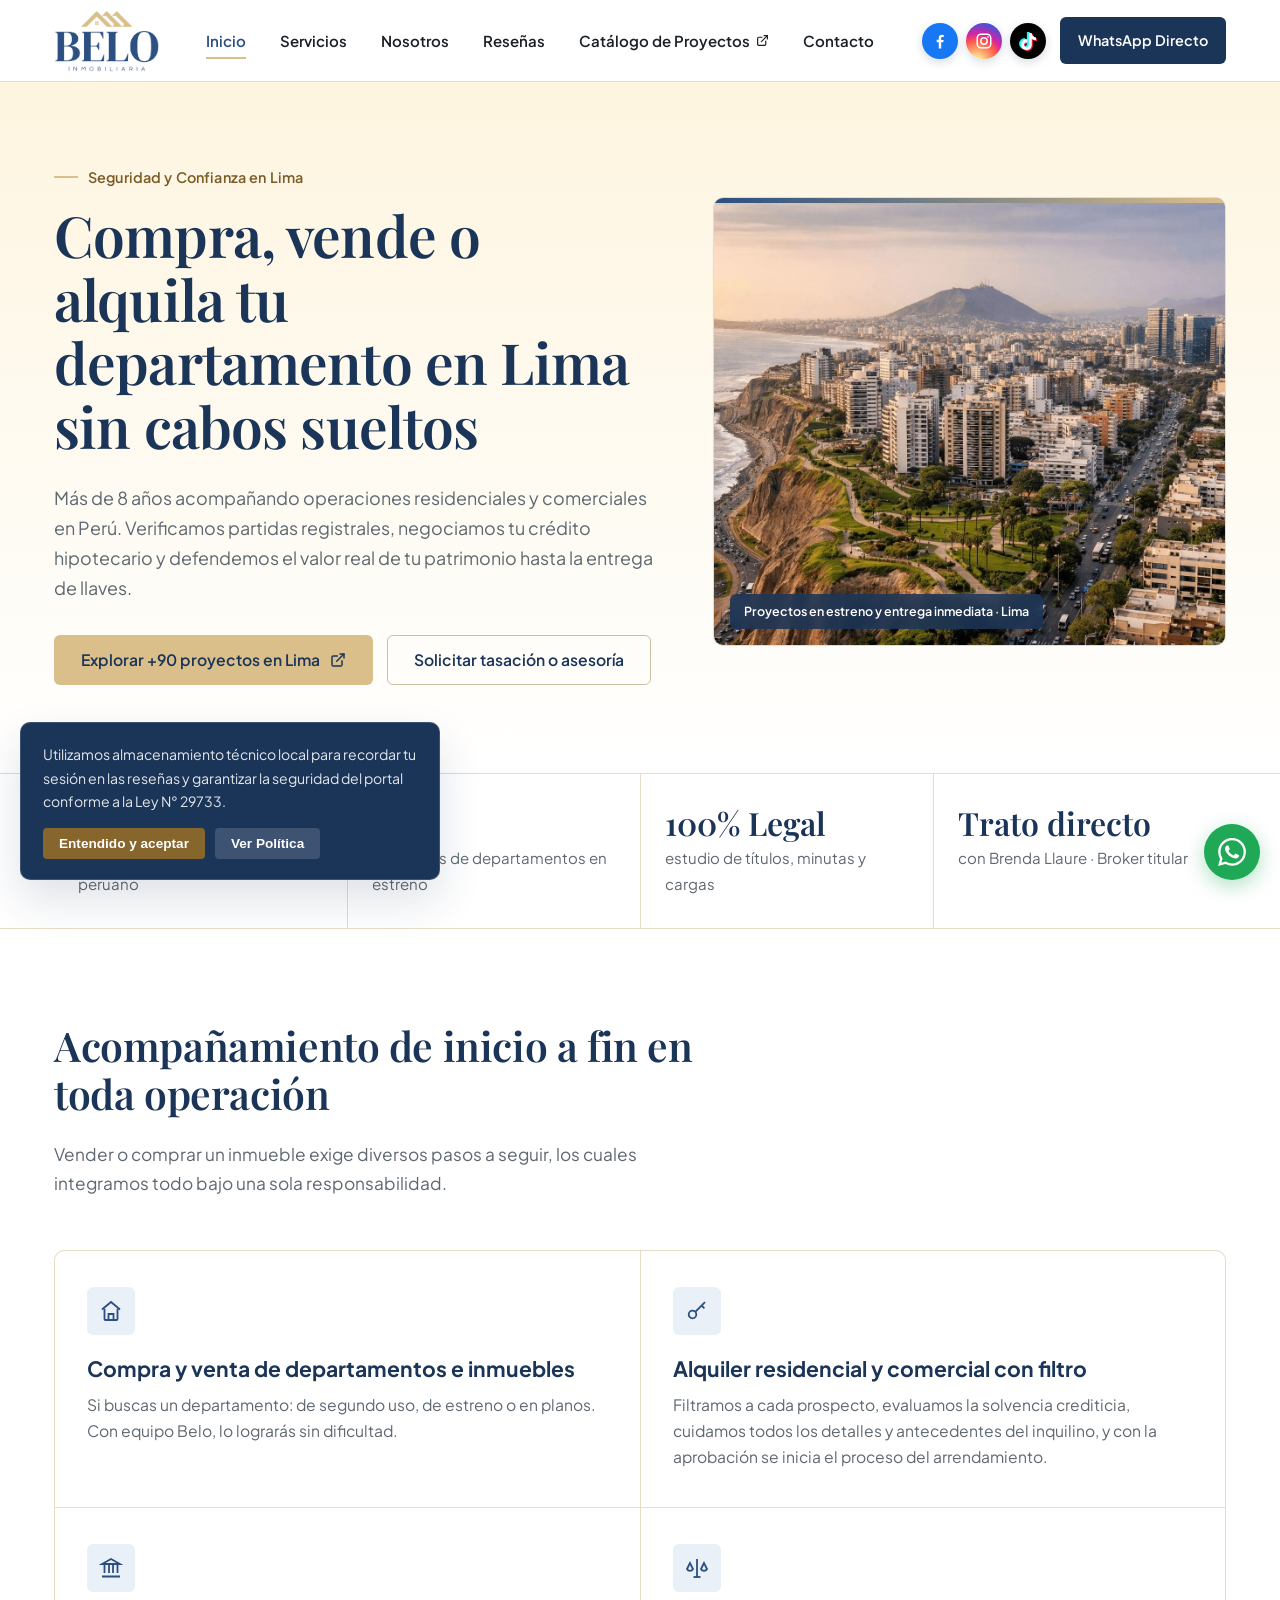
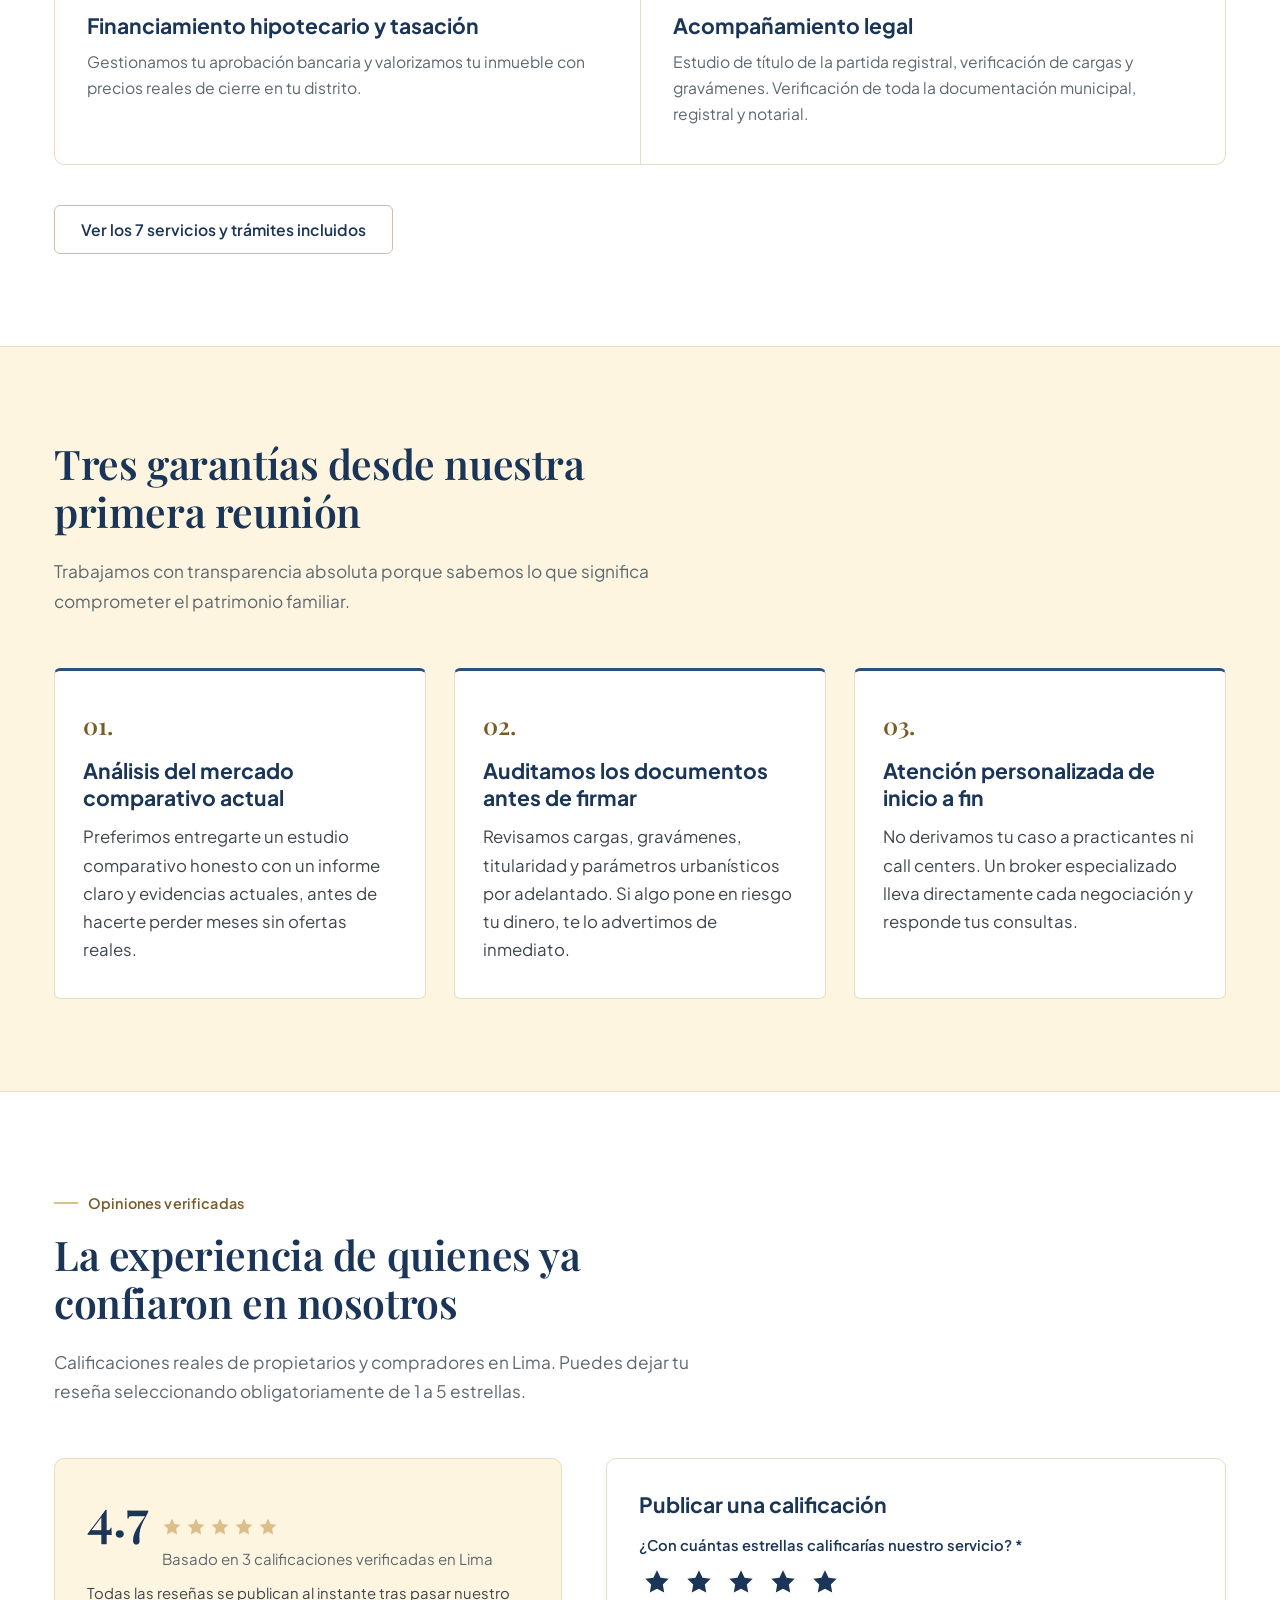
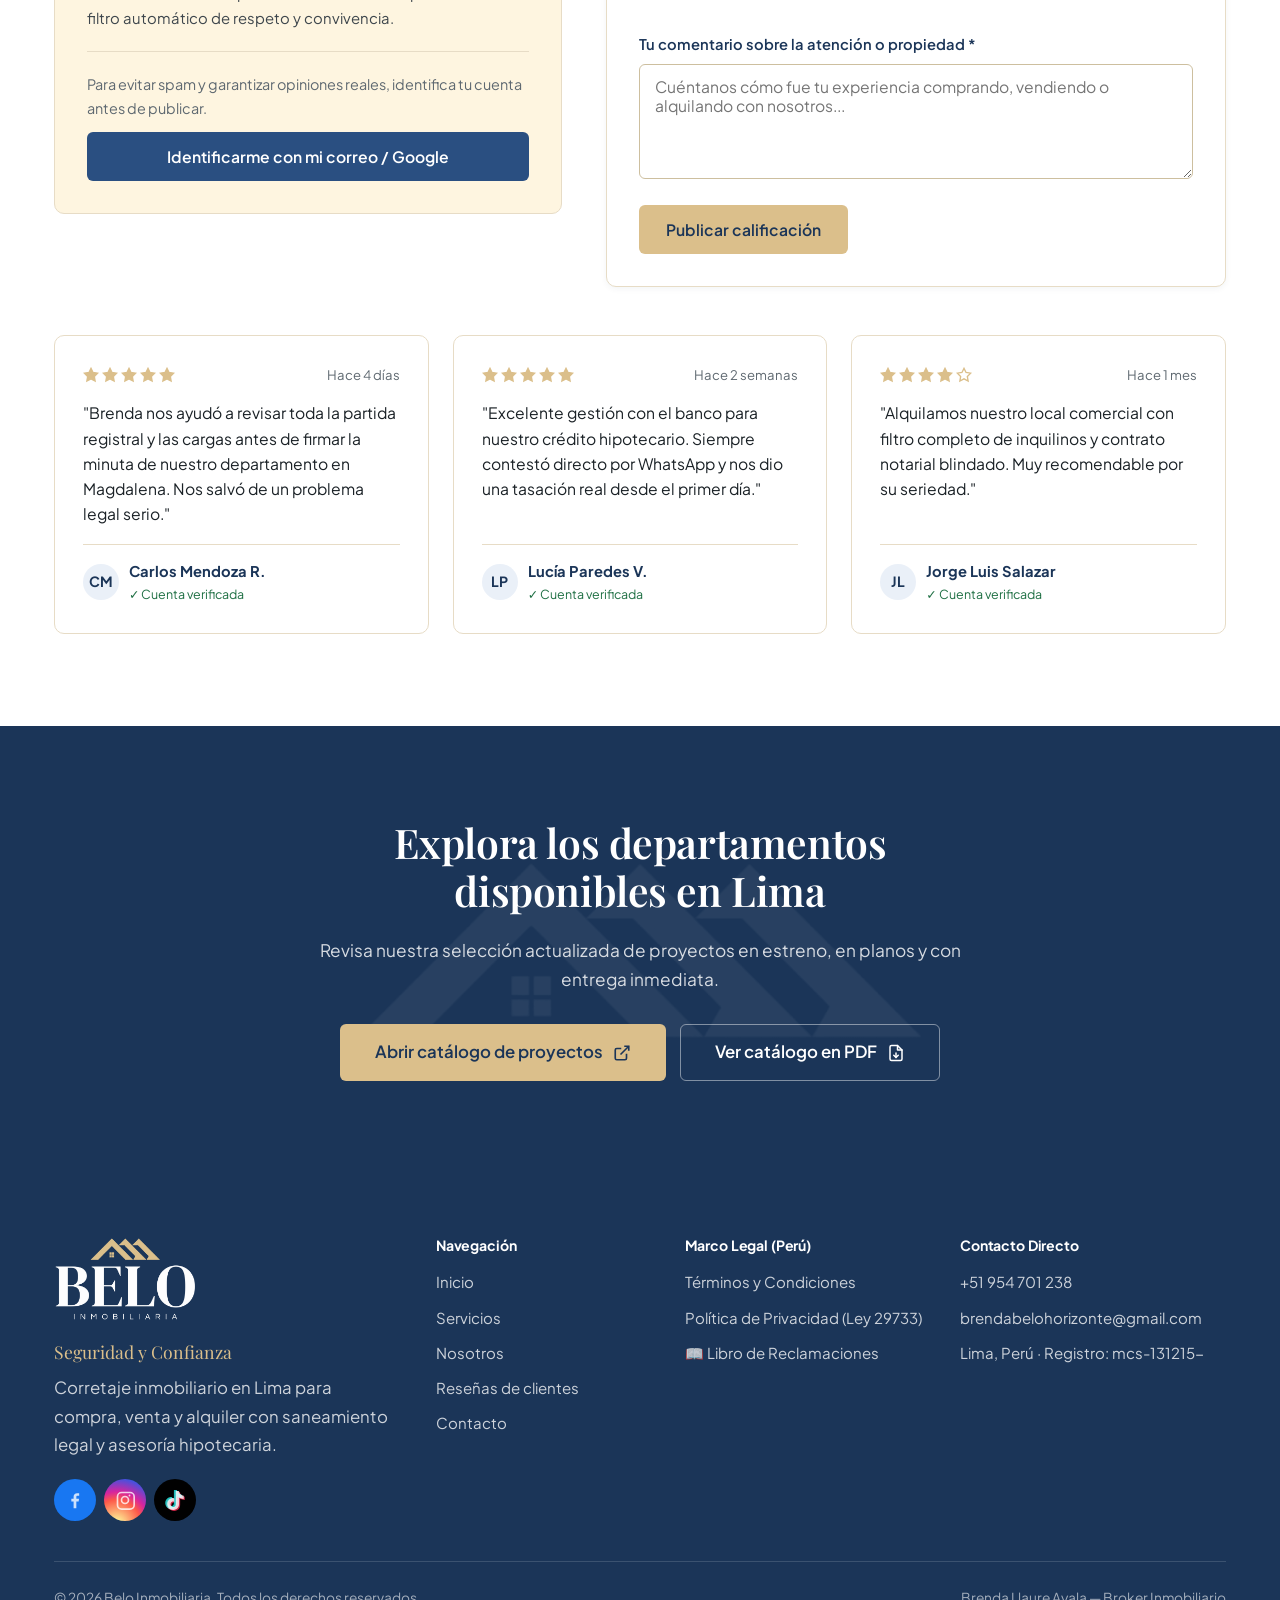
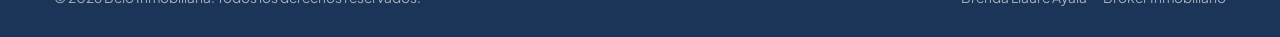
==== index.html @ b9839f07 "Add files via upload" ====
<!DOCTYPE html>
<html lang="es-PE">
<head>
  <meta charset="UTF-8">
  <meta name="viewport" content="width=device-width, initial-scale=1.0">

  <title>Belo Inmobiliaria | Compra, venta y alquiler de departamentos e inmuebles en Lima</title>
  <meta name="description" content="Inmobiliaria en Lima con más de 8 años de experiencia y más de 90 proyectos de estreno. Compra, venta y alquiler con tasación real, asesoría hipotecaria y respaldo legal.">

  <meta property="og:type" content="website">
  <meta property="og:locale" content="es_PE">
  <meta property="og:site_name" content="Belo Inmobiliaria">
  <meta property="og:title" content="Belo Inmobiliaria | Seguridad y Confianza en Lima">
  <meta property="og:description" content="Más de 8 años acompañando a familias y empresas de Lima en la compra, venta y alquiler de departamentos y propiedades.">
  <meta property="og:image" content="assets/logo-belo.png">

  <link rel="icon" type="image/png" href="assets/favicon-belo.png">
  <link rel="apple-touch-icon" href="assets/favicon-belo.png">

  <link rel="preconnect" href="https://fonts.googleapis.com">
  <link rel="preconnect" href="https://fonts.gstatic.com" crossorigin>
  <link href="https://fonts.googleapis.com/css2?family=Playfair+Display:wght@500;600&family=Plus+Jakarta+Sans:wght@400;500;600;700&display=swap" rel="stylesheet">

  <link rel="stylesheet" href="css/styles.css">

  <script type="application/ld+json">
  {
    "@context": "https://schema.org",
    "@type": "RealEstateAgent",
    "name": "Belo Inmobiliaria",
    "slogan": "Seguridad y Confianza",
    "description": "Inmobiliaria en Lima especializada en venta de departamentos de estreno, corretaje residencial y comercial, tasación y saneamiento legal.",
    "image": "assets/logo-belo.png",
    "telephone": "+51954701238",
    "email": "brendabelohorizonte@gmail.com",
    "address": {
      "@type": "PostalAddress",
      "addressLocality": "Lima",
      "addressCountry": "PE"
    },
    "employee": {
      "@type": "Person",
      "name": "Brenda Llaure Ayala",
      "jobTitle": "Broker Inmobiliario"
    }
  }
  </script>
</head>
<body>

  <a class="salto-contenido" href="#contenido">Saltar al contenido principal</a>

  <header class="header" id="header">
    <div class="header__interior">
      <a class="header__logo" href="index.html" aria-label="Inicio — Belo Inmobiliaria">
        <img src="assets/logo-belo.png" alt="Belo Inmobiliaria" width="1082" height="639">
      </a>

      <nav class="nav" id="nav" aria-label="Navegación principal">
        <a class="nav__enlace activo" href="index.html" aria-current="page">Inicio</a>
        <a class="nav__enlace" href="servicios.html">Servicios</a>
        <a class="nav__enlace" href="nosotros.html">Nosotros</a>
        <a class="nav__enlace" href="#resenas">Reseñas</a>
        <a class="nav__enlace" href="https://admin.nexoagentes.pe/email-search/6a6b682a7970f50008cf5bd2" target="_blank" rel="noopener noreferrer">
          Catálogo de Proyectos
          <svg width="13" height="13" viewBox="0 0 24 24" fill="none" stroke="currentColor" stroke-width="2.2" stroke-linecap="round" stroke-linejoin="round" aria-hidden="true"><path d="M18 13v6a2 2 0 0 1-2 2H5a2 2 0 0 1-2-2V8a2 2 0 0 1 2-2h6"/><polyline points="15 3 21 3 21 9"/><line x1="10" y1="14" x2="21" y2="3"/></svg>
          <span class="solo-lectores">(se abre en una pestaña nueva)</span>
        </a>
        <a class="nav__enlace" href="contacto.html">Contacto</a>

        <a class="boton boton--principal nav__wsp-movil" href="https://wa.me/51954701238?text=Hola%20Brenda%2C%20quisiera%20recibir%20asesor%C3%ADa%20inmobiliaria." target="_blank" rel="noopener noreferrer">
          Hablar por WhatsApp
        </a>
      </nav>

      <div class="header__acciones">
        <div class="redes-sociales">
          <a class="red-social red-social--fb" href="https://www.facebook.com/share/1JzZP7yR4J/?mibextid=wwXIfr" target="_blank" rel="noopener noreferrer" aria-label="Facebook de Belo Inmobiliaria">
            <svg viewBox="0 0 24 24" width="18" height="18" fill="currentColor" aria-hidden="true"><path d="M13.6 22v-8.2h2.8l.4-3.3h-3.2V8.4c0-.95.27-1.6 1.63-1.6H17V3.9a23 23 0 0 0-2.5-.13c-2.47 0-4.16 1.5-4.16 4.27v2.43H7.6v3.3h2.74V22z"/></svg>
          </a>
          <a class="red-social red-social--ig" href="https://www.instagram.com/inmobiliaria.brenda?vrfl=ZW5iZTU0MDJnYWZl" target="_blank" rel="noopener noreferrer" aria-label="Instagram de Belo Inmobiliaria">
            <svg viewBox="0 0 24 24" width="18" height="18" fill="none" stroke="currentColor" stroke-width="2" aria-hidden="true"><rect x="3" y="3" width="18" height="18" rx="5"/><circle cx="12" cy="12" r="4.2"/><circle cx="17.4" cy="6.6" r="1.1" fill="currentColor" stroke="none"/></svg>
          </a>
          <a class="red-social red-social--tt" href="https://www.tiktok.com/@inmobiliaria.bh" target="_blank" rel="noopener noreferrer" aria-label="TikTok de Belo Inmobiliaria">
            <svg viewBox="0 0 24 24" width="17" height="17" fill="currentColor" aria-hidden="true"><path d="M12.525.02c1.31-.02 2.61-.01 3.91-.02.08 1.53.63 3.09 1.75 4.17 1.12 1.11 2.7 1.62 4.24 1.79v4.03c-1.44-.05-2.89-.35-4.2-.97-.57-.26-1.1-.59-1.62-.93-.01 2.92.01 5.84-.02 8.75-.08 1.4-.54 2.79-1.35 3.94-1.31 1.92-3.58 3.17-5.91 3.21-1.43.08-2.86-.31-4.08-1.03-2.02-1.19-3.44-3.37-3.65-5.71-.02-.5-.03-1-.01-1.49.18-1.9 1.12-3.72 2.58-4.96 1.66-1.44 3.98-2.13 6.15-1.72.02 1.48-.04 2.96-.04 4.44-.99-.32-2.15-.23-3.02.37-.63.41-1.11 1.04-1.36 1.75-.21.51-.15 1.07-.14 1.61.24 1.64 1.82 3.02 3.5 2.87 1.12-.01 2.19-.66 2.77-1.61.19-.33.4-.67.41-1.06.1-1.79.06-3.57.07-5.36.01-4.03-.01-8.05.02-12.07"/></svg>
          </a>
        </div>
        <a class="boton-wsp-header" href="https://wa.me/51954701238?text=Hola%20Brenda%2C%20quisiera%20recibir%20asesor%C3%ADa%20inmobiliaria." target="_blank" rel="noopener noreferrer">
          WhatsApp Directo
        </a>
        <button class="boton-menu" id="botonMenu" type="button" aria-label="Abrir menú de navegación" aria-expanded="false" aria-controls="nav">
          <svg class="icono-abrir" width="24" height="24" viewBox="0 0 24 24" fill="none" stroke="currentColor" stroke-width="2" stroke-linecap="round"><line x1="3" y1="7" x2="21" y2="7"/><line x1="3" y1="12" x2="21" y2="12"/><line x1="3" y1="17" x2="21" y2="17"/></svg>
          <svg class="icono-cerrar" width="24" height="24" viewBox="0 0 24 24" fill="none" stroke="currentColor" stroke-width="2" stroke-linecap="round"><line x1="5" y1="5" x2="19" y2="19"/><line x1="19" y1="5" x2="5" y2="19"/></svg>
        </button>
      </div>
    </div>
  </header>

  <main class="contenido-principal" id="contenido">

    <section class="hero">
      <div class="contenedor">
        <div class="hero__grid">
          <div>
            <span class="etiqueta">Seguridad y Confianza en Lima</span>
            <h1 class="hero__titulo">Compra, vende o alquila tu departamento en Lima sin cabos sueltos</h1>
            <p class="hero__texto">
              Más de 8 años acompañando operaciones residenciales y comerciales en Perú.
              Verificamos partidas registrales, negociamos tu crédito hipotecario y
              defendemos el valor real de tu patrimonio hasta la entrega de llaves.
            </p>
            <div class="grupo-botones">
              <a class="boton boton--principal" href="https://admin.nexoagentes.pe/email-search/6a6b682a7970f50008cf5bd2" target="_blank" rel="noopener noreferrer">
                Explorar +90 proyectos en Lima
                <svg width="16" height="16" viewBox="0 0 24 24" fill="none" stroke="currentColor" stroke-width="2.2" stroke-linecap="round" stroke-linejoin="round" aria-hidden="true"><path d="M18 13v6a2 2 0 0 1-2 2H5a2 2 0 0 1-2-2V8a2 2 0 0 1 2-2h6"/><polyline points="15 3 21 3 21 9"/><line x1="10" y1="14" x2="21" y2="3"/></svg>
              </a>
              <a class="boton boton--contorno" href="contacto.html">Solicitar tasación o asesoría</a>
            </div>
          </div>

          <figure class="hero__panel">
            <img class="hero__panel-foto"
                 src="assets/hero-lima-miraflores.webp"
                 alt="Vista aérea de los edificios residenciales frente al malecón de Miraflores, Lima"
                 width="1536" height="1024"
                 fetchpriority="high">
            <figcaption class="hero__panel-leyenda">Proyectos en estreno y entrega inmediata · Lima</figcaption>
          </figure>
        </div>
      </div>
    </section>

    <section class="confianza" aria-label="Indicadores de trayectoria">
      <div class="contenedor">
        <ul class="confianza__lista">
          <li class="confianza__item">
            <span class="confianza__dato">8 a 10 años</span>
            <span class="confianza__etiqueta">de experiencia en el mercado peruano</span>
          </li>
          <li class="confianza__item">
            <span class="confianza__dato">+94</span>
            <span class="confianza__etiqueta">proyectos de departamentos en estreno</span>
          </li>
          <li class="confianza__item">
            <span class="confianza__dato">100% Legal</span>
            <span class="confianza__etiqueta">estudio de títulos, minutas y cargas</span>
          </li>
          <li class="confianza__item">
            <span class="confianza__dato">Trato directo</span>
            <span class="confianza__etiqueta">con Brenda Llaure · Broker titular</span>
          </li>
        </ul>
      </div>
    </section>

    <section class="seccion">
      <div class="contenedor">
        <div class="cabecera-seccion">
          <h2>Acompañamiento de inicio a fin en toda operación</h2>
          <p>
            Vender o comprar un inmueble exige diversos pasos a seguir, los cuales integramos
            todo bajo una sola responsabilidad.
          </p>
        </div>

        <div class="grid-servicios grid-servicios--destacados">
          <article class="tarjeta-servicio">
            <span class="tarjeta-servicio__icono">
              <svg width="24" height="24" viewBox="0 0 24 24" fill="none" stroke="currentColor" stroke-width="1.8"><path d="M3 10.5 12 3l9 7.5"/><path d="M5.5 9.8V20a1 1 0 0 0 1 1h11a1 1 0 0 0 1-1V9.8"/><path d="M9.5 21v-6h5v6"/></svg>
            </span>
            <h3>Compra y venta de departamentos e inmuebles</h3>
            <p>Si buscas un departamento: de segundo uso, de estreno o en planos. Con equipo Belo, lo lograrás sin dificultad.</p>
          </article>

          <article class="tarjeta-servicio">
            <span class="tarjeta-servicio__icono">
              <svg width="24" height="24" viewBox="0 0 24 24" fill="none" stroke="currentColor" stroke-width="1.8"><circle cx="7.5" cy="15.5" r="3.8"/><path d="M10.3 12.8 20 3.1"/><path d="M16.6 6.5 19.4 9.3"/></svg>
            </span>
            <h3>Alquiler residencial y comercial con filtro</h3>
            <p>Filtramos a cada prospecto, evaluamos la solvencia crediticia, cuidamos todos los detalles y antecedentes del inquilino, y con la aprobación se inicia el proceso del arrendamiento.</p>
          </article>

          <article class="tarjeta-servicio">
            <span class="tarjeta-servicio__icono">
              <svg width="24" height="24" viewBox="0 0 24 24" fill="none" stroke="currentColor" stroke-width="1.8"><path d="M12 3 21 8H3z"/><path d="M5.5 8v9"/><path d="M10 8v9"/><path d="M14 8v9"/><path d="M18.5 8v9"/><path d="M3 20.5h18"/></svg>
            </span>
            <h3>Financiamiento hipotecario y tasación</h3>
            <p>Gestionamos tu aprobación bancaria y valorizamos tu inmueble con precios reales de cierre en tu distrito.</p>
          </article>

          <article class="tarjeta-servicio">
            <span class="tarjeta-servicio__icono">
              <svg width="24" height="24" viewBox="0 0 24 24" fill="none" stroke="currentColor" stroke-width="1.8"><path d="M12 3v18"/><path d="M5 7 2 13a3.4 3.4 0 0 0 6 0z"/><path d="M19 7l-3 6a3.4 3.4 0 0 0 6 0z"/><path d="M8.5 21h7"/></svg>
            </span>
            <h3>Acompañamiento legal</h3>
            <p>Estudio de título de la partida registral, verificación de cargas y gravámenes. Verificación de toda la documentación municipal, registral y notarial.</p>
          </article>
        </div>

        <div class="grupo-botones grupo-botones--separado">
          <a class="boton boton--contorno" href="servicios.html">Ver los 7 servicios y trámites incluidos</a>
        </div>
      </div>
    </section>

    <section class="seccion seccion--crema">
      <div class="contenedor">
        <div class="cabecera-seccion">
          <h2>Tres garantías desde nuestra primera reunión</h2>
          <p>Trabajamos con transparencia absoluta porque sabemos lo que significa comprometer el patrimonio familiar.</p>
        </div>

        <div class="grid-compromisos">
          <article class="compromiso">
            <span class="compromiso__numero">01.</span>
            <h3>Análisis del mercado comparativo actual</h3>
            <p>Preferimos entregarte un estudio comparativo honesto con un informe claro y evidencias actuales, antes de hacerte perder meses sin ofertas reales.</p>
          </article>

          <article class="compromiso">
            <span class="compromiso__numero">02.</span>
            <h3>Auditamos los documentos antes de firmar</h3>
            <p>Revisamos cargas, gravámenes, titularidad y parámetros urbanísticos por adelantado. Si algo pone en riesgo tu dinero, te lo advertimos de inmediato.</p>
          </article>

          <article class="compromiso">
            <span class="compromiso__numero">03.</span>
            <h3>Atención personalizada de inicio a fin</h3>
            <p>No derivamos tu caso a practicantes ni call centers. Un broker especializado lleva directamente cada negociación y responde tus consultas.</p>
          </article>
        </div>
      </div>
    </section>

    <section class="seccion" id="resenas">
      <div class="contenedor">
        <div class="cabecera-seccion">
          <span class="etiqueta">Opiniones verificadas</span>
          <h2>La experiencia de quienes ya confiaron en nosotros</h2>
          <p>
            Calificaciones reales de propietarios y compradores en Lima. Puedes dejar tu reseña
            seleccionando obligatoriamente de 1 a 5 estrellas.
          </p>
        </div>

        <div class="resenas-panel">
          <div class="resenas-resumen">
            <div class="resenas-resumen__nota">
              <span class="resenas-resumen__numero" id="promedioResenas">4.9</span>
              <div>
                <div class="resenas-resumen__estrellas" aria-hidden="true">
                  <svg width="20" height="20" viewBox="0 0 24 24" fill="currentColor"><polygon points="12 2 15.09 8.26 22 9.27 17 14.14 18.18 21.02 12 17.77 5.82 21.02 7 14.14 2 9.27 8.91 8.26 12 2"/></svg>
                  <svg width="20" height="20" viewBox="0 0 24 24" fill="currentColor"><polygon points="12 2 15.09 8.26 22 9.27 17 14.14 18.18 21.02 12 17.77 5.82 21.02 7 14.14 2 9.27 8.91 8.26 12 2"/></svg>
                  <svg width="20" height="20" viewBox="0 0 24 24" fill="currentColor"><polygon points="12 2 15.09 8.26 22 9.27 17 14.14 18.18 21.02 12 17.77 5.82 21.02 7 14.14 2 9.27 8.91 8.26 12 2"/></svg>
                  <svg width="20" height="20" viewBox="0 0 24 24" fill="currentColor"><polygon points="12 2 15.09 8.26 22 9.27 17 14.14 18.18 21.02 12 17.77 5.82 21.02 7 14.14 2 9.27 8.91 8.26 12 2"/></svg>
                  <svg width="20" height="20" viewBox="0 0 24 24" fill="currentColor"><polygon points="12 2 15.09 8.26 22 9.27 17 14.14 18.18 21.02 12 17.77 5.82 21.02 7 14.14 2 9.27 8.91 8.26 12 2"/></svg>
                </div>
                <p class="resenas-resumen__total" id="totalResenas">Basado en calificaciones verificadas</p>
              </div>
            </div>

            <p style="font-size:0.93rem; color:var(--gris);">
              Todas las reseñas se publican al instante tras pasar nuestro filtro automático de respeto y convivencia.
            </p>

            <div class="resenas-sesion-caja" id="estadoSesionResena">
            </div>
          </div>

          <form class="form-resena" id="formResena" novalidate>
            <h3 style="margin-bottom:14px;">Publicar una calificación</h3>

            <div class="alerta-validacion" id="alertaResena" role="alert"></div>

            <div class="campo">
              <label>¿Con cuántas estrellas calificarías nuestro servicio? *</label>
              <div class="selector-estrellas" role="radiogroup" aria-label="Calificación de 1 a 5 estrellas">
                <input type="radio" id="est5" name="calificacion" value="5">
                <label for="est5" title="5 estrellas — Excelente">
                  <svg width="28" height="28" viewBox="0 0 24 24" fill="currentColor"><polygon points="12 2 15.09 8.26 22 9.27 17 14.14 18.18 21.02 12 17.77 5.82 21.02 7 14.14 2 9.27 8.91 8.26 12 2"/></svg>
                </label>
                <input type="radio" id="est4" name="calificacion" value="4">
                <label for="est4" title="4 estrellas — Muy bueno">
                  <svg width="28" height="28" viewBox="0 0 24 24" fill="currentColor"><polygon points="12 2 15.09 8.26 22 9.27 17 14.14 18.18 21.02 12 17.77 5.82 21.02 7 14.14 2 9.27 8.91 8.26 12 2"/></svg>
                </label>
                <input type="radio" id="est3" name="calificacion" value="3">
                <label for="est3" title="3 estrellas — Regular">
                  <svg width="28" height="28" viewBox="0 0 24 24" fill="currentColor"><polygon points="12 2 15.09 8.26 22 9.27 17 14.14 18.18 21.02 12 17.77 5.82 21.02 7 14.14 2 9.27 8.91 8.26 12 2"/></svg>
                </label>
                <input type="radio" id="est2" name="calificacion" value="2">
                <label for="est2" title="2 estrellas — Por mejorar">
                  <svg width="28" height="28" viewBox="0 0 24 24" fill="currentColor"><polygon points="12 2 15.09 8.26 22 9.27 17 14.14 18.18 21.02 12 17.77 5.82 21.02 7 14.14 2 9.27 8.91 8.26 12 2"/></svg>
                </label>
                <input type="radio" id="est1" name="calificacion" value="1">
                <label for="est1" title="1 estrella — Mala experiencia">
                  <svg width="28" height="28" viewBox="0 0 24 24" fill="currentColor"><polygon points="12 2 15.09 8.26 22 9.27 17 14.14 18.18 21.02 12 17.77 5.82 21.02 7 14.14 2 9.27 8.91 8.26 12 2"/></svg>
                </label>
              </div>
            </div>

            <div class="campo">
              <label for="comentarioResena">Tu comentario sobre la atención o propiedad *</label>
              <textarea id="comentarioResena" placeholder="Cuéntanos cómo fue tu experiencia comprando, vendiendo o alquilando con nosotros..." required></textarea>
            </div>

            <button type="submit" class="boton boton--principal">Publicar calificación</button>
          </form>
        </div>

        <div class="grid-testimonios" id="listaResenas" aria-live="polite"></div>
      </div>
    </section>

    <section class="seccion cta-catalogo">
      <img class="cta-catalogo__marca" src="assets/isotipo-belo-blanco.png" alt="" width="546" height="184" aria-hidden="true" loading="lazy">
      <div class="contenedor">
        <div class="cta-catalogo__contenido">
          <h2>Explora los departamentos disponibles en Lima</h2>
          <p>
            Revisa nuestra selección actualizada de proyectos en estreno, en planos y con entrega inmediata.
          </p>
          <div class="grupo-botones grupo-botones--centrado">
            <a class="boton boton--principal boton--grande boton--animado" href="https://admin.nexoagentes.pe/email-search/6a6b682a7970f50008cf5bd2" target="_blank" rel="noopener noreferrer">
              Abrir catálogo de proyectos
              <svg width="18" height="18" viewBox="0 0 24 24" fill="none" stroke="currentColor" stroke-width="2.2"><path d="M18 13v6a2 2 0 0 1-2 2H5a2 2 0 0 1-2-2V8a2 2 0 0 1 2-2h6"/><polyline points="15 3 21 3 21 9"/><line x1="10" y1="14" x2="21" y2="3"/></svg>
            </a>
            <a class="boton boton--contorno-claro boton--grande boton--animado" href="assets/catalogo-belo-inmobiliaria.pdf" target="_blank" rel="noopener">
              Ver catálogo en PDF
              <svg width="18" height="18" viewBox="0 0 24 24" fill="none" stroke="currentColor" stroke-width="2" stroke-linecap="round" stroke-linejoin="round" aria-hidden="true"><path d="M14 2H6a2 2 0 0 0-2 2v16a2 2 0 0 0 2 2h12a2 2 0 0 0 2-2V8z"/><polyline points="14 2 14 8 20 8"/><line x1="12" y1="18" x2="12" y2="12"/><polyline points="9 15 12 18 15 15"/></svg>
              <span class="solo-lectores">(PDF, se abre en una pestaña nueva)</span>
            </a>
          </div>
        </div>
      </div>
    </section>

  </main>

  <footer class="footer">
    <div class="contenedor">
      <div class="footer__grid">
        <div class="footer__marca">
          <div class="footer__logo">
            <img src="assets/logo-belo-blanco.png" alt="Belo Inmobiliaria" width="1082" height="639" loading="lazy">
          </div>
          <p class="footer__tagline">Seguridad y Confianza</p>
          <p class="footer__descripcion">
            Corretaje inmobiliario en Lima para compra, venta y alquiler con saneamiento legal y asesoría hipotecaria.
          </p>
          <div class="footer__redes redes-sociales redes-sociales--footer">
              <a class="red-social red-social--fb" href="https://www.facebook.com/share/1JzZP7yR4J/?mibextid=wwXIfr" target="_blank" rel="noopener noreferrer" aria-label="Facebook de Belo Inmobiliaria">
                <svg viewBox="0 0 24 24" width="20" height="20" fill="currentColor" aria-hidden="true"><path d="M13.6 22v-8.2h2.8l.4-3.3h-3.2V8.4c0-.95.27-1.6 1.63-1.6H17V3.9a23 23 0 0 0-2.5-.13c-2.47 0-4.16 1.5-4.16 4.27v2.43H7.6v3.3h2.74V22z"/></svg>
              </a>
              <a class="red-social red-social--ig" href="https://www.instagram.com/inmobiliaria.brenda?vrfl=ZW5iZTU0MDJnYWZl" target="_blank" rel="noopener noreferrer" aria-label="Instagram de Belo Inmobiliaria">
                <svg viewBox="0 0 24 24" width="20" height="20" fill="none" stroke="currentColor" stroke-width="2" aria-hidden="true"><rect x="3" y="3" width="20" height="20" rx="5"/><circle cx="12" cy="12" r="4.2"/><circle cx="17.4" cy="6.6" r="1.1" fill="currentColor" stroke="none"/></svg>
              </a>
              <a class="red-social red-social--tt" href="https://www.tiktok.com/@inmobiliaria.bh" target="_blank" rel="noopener noreferrer" aria-label="TikTok de Belo Inmobiliaria">
                <svg viewBox="0 0 24 24" width="19" height="19" fill="currentColor" aria-hidden="true"><path d="M12.525.02c1.31-.02 2.61-.01 3.91-.02.08 1.53.63 3.09 1.75 4.17 1.12 1.11 2.7 1.62 4.24 1.79v4.03c-1.44-.05-2.89-.35-4.2-.97-.57-.26-1.1-.59-1.62-.93-.01 2.92.01 5.84-.02 8.75-.08 1.4-.54 2.79-1.35 3.94-1.31 1.92-3.58 3.17-5.91 3.21-1.43.08-2.86-.31-4.08-1.03-2.02-1.19-3.44-3.37-3.65-5.71-.02-.5-.03-1-.01-1.49.18-1.9 1.12-3.72 2.58-4.96 1.66-1.44 3.98-2.13 6.15-1.72.02 1.48-.04 2.96-.04 4.44-.99-.32-2.15-.23-3.02.37-.63.41-1.11 1.04-1.36 1.75-.21.51-.15 1.07-.14 1.61.24 1.64 1.82 3.02 3.5 2.87 1.12-.01 2.19-.66 2.77-1.61.19-.33.4-.67.41-1.06.1-1.79.06-3.57.07-5.36.01-4.03-.01-8.05.02-12.07"/></svg>
              </a>
            </div>
        </div>

        <div class="footer__columna">
          <h2 class="footer__titulo">Navegación</h2>
          <ul class="footer__lista">
            <li><a href="index.html">Inicio</a></li>
            <li><a href="servicios.html">Servicios</a></li>
            <li><a href="nosotros.html">Nosotros</a></li>
            <li><a href="index.html#resenas">Reseñas de clientes</a></li>
            <li><a href="contacto.html">Contacto</a></li>
          </ul>
        </div>

        <div class="footer__columna">
          <h2 class="footer__titulo">Marco Legal (Perú)</h2>
          <ul class="footer__lista">
            <li><button type="button" class="footer__boton-legal" data-legal="terminos">Términos y Condiciones</button></li>
            <li><button type="button" class="footer__boton-legal" data-legal="privacidad">Política de Privacidad (Ley 29733)</button></li>
            <li><button type="button" class="footer__boton-legal" data-legal="reclamaciones">📖 Libro de Reclamaciones</button></li>
          </ul>
        </div>

        <div class="footer__columna">
          <h2 class="footer__titulo">Contacto Directo</h2>
          <ul class="footer__lista">
            <li><a href="tel:+51954701238">+51 954 701 238</a></li>
            <li><a href="mailto:brendabelohorizonte@gmail.com">brendabelohorizonte@gmail.com</a></li>
            <li>Lima, Perú · Registro: mcs-131215-</li>
          </ul>
        </div>
      </div>

      <div class="footer__pie">
        <span>&copy; <span id="anioActual">2026</span> Belo Inmobiliaria. Todos los derechos reservados.</span>
        <span>Brenda Llaure Ayala — Broker Inmobiliario</span>
      </div>
    </div>
  </footer>

  <div class="modal-overlay" id="modalGeneral" role="dialog" aria-modal="true">
    <div class="modal-caja">
      <button type="button" class="modal-cerrar" id="modalCerrar" aria-label="Cerrar ventana">✕</button>
      <div id="modalContenido"></div>
    </div>
  </div>

  <aside class="banner-cookies" id="bannerCookies" aria-label="Aviso de privacidad y cookies">
    <p>
      Utilizamos almacenamiento técnico local para recordar tu sesión en las reseñas y garantizar la seguridad del portal conforme a la Ley N° 29733.
    </p>
    <div class="banner-cookies__acciones">
      <button type="button" class="btn-cookie-aceptar" id="btnAceptarCookies">Entendido y aceptar</button>
      <button type="button" class="btn-cookie-config" data-legal="privacidad">Ver Política</button>
    </div>
  </aside>

  <a class="wsp-flotante" href="https://wa.me/51954701238?text=Hola%20Brenda%2C%20estoy%20interesado%20en%20recibir%20asesor%C3%ADa%20inmobiliaria." target="_blank" rel="noopener noreferrer" aria-label="Escribir por WhatsApp">
    <svg width="28" height="28" viewBox="0 0 24 24" fill="currentColor"><path d="M17.472 14.382c-.297-.149-1.758-.867-2.03-.967-.273-.099-.471-.148-.67.15-.197.297-.767.966-.94 1.164-.173.199-.347.223-.644.075-.297-.15-1.255-.463-2.39-1.475-.883-.788-1.48-1.761-1.653-2.059-.173-.297-.018-.458.13-.606.134-.133.298-.347.446-.52.149-.174.198-.298.298-.497.099-.198.05-.371-.025-.52-.075-.149-.669-1.612-.916-2.207-.242-.579-.487-.5-.669-.51-.173-.008-.371-.01-.57-.01-.198 0-.52.074-.792.372-.272.297-1.04 1.016-1.04 2.479 0 1.462 1.065 2.875 1.213 3.074.149.198 2.096 3.2 5.077 4.487.709.306 1.262.489 1.694.625.712.227 1.36.195 1.872.118.571-.085 1.758-.719 2.006-1.413.248-.694.248-1.289.173-1.413-.074-.124-.272-.198-.57-.347M12.05 21.785h-.004a9.87 9.87 0 0 1-5.031-1.378l-.361-.214-3.741.982.998-3.648-.235-.374a9.86 9.86 0 0 1-1.51-5.26c.001-5.45 4.436-9.884 9.888-9.884a9.82 9.82 0 0 1 6.993 2.898 9.82 9.82 0 0 1 2.893 6.994c-.003 5.45-4.437 9.884-9.885 9.884m8.413-18.297A11.82 11.82 0 0 0 12.05 0C5.495 0 .16 5.335.157 11.892c0 2.096.548 4.142 1.588 5.945L.057 24l6.305-1.654a11.88 11.88 0 0 0 5.683 1.448h.005c6.554 0 11.89-5.335 11.893-11.893a11.82 11.82 0 0 0-3.48-8.413"/></svg>
  </a>

  <script src="js/main.js"></script>
</body>
</html>
---- css/styles.css ----
/* ==========================================================================
   INMOBILIARIA BELOHORIZONTE — SISTEMA DE DISEÑO EDITORIAL & ARQUITECTÓNICO
   Arquitectura CSS sin dependencias · Cumplimiento WCAG AA
   ========================================================================== */

:root {
  /* Paleta Oficial + Ajustes de Contraste WCAG AA */
  /* Marca Belo Inmobiliaria: azul #2A4F81 · dorado #DBBF8B · crema #FEF5E0
     (los nombres "terracota" se mantienen por compatibilidad; ahora son tonos dorados) */
  --azul:             #2A4F81;
  --azul-oscuro:      #1B3558;
  --azul-suave:       #EAF0F8;
  --terracota:        #DBBF8B; /* Dorado de marca (decorativo) */
  --terracota-oscuro: #86662C; /* Dorado oscuro, ratio ~5:1 sobre blanco */
  --terracota-texto:  #7A5C26; /* Dorado para texto sobre crema */
  --terracota-claro:  #DBBF8B;
  --dorado-hover:     #CDAA6C;
  --tinta:            #1A2126;
  --gris:             #3E464C;
  --gris-suave:       #5E6870;
  --crema:            #FEF5E0;
  --blanco:           #FFFFFF;
  --borde:            #E7DCC6;
  --borde-fuerte:     #CDBF9F;
  --error:            #B82E1F;
  --exito:            #1E6F43;

  /* Tipografía de Marca (Serif Didone + Sans Geométrica) */
  --fuente-editorial: "Playfair Display", Georgia, serif;
  --fuente-titulo:    "Plus Jakarta Sans", system-ui, -apple-system, sans-serif;
  --fuente-cuerpo:    "Plus Jakarta Sans", system-ui, -apple-system, sans-serif;

  /* Layout y Espaciado */
  --ancho-max:   1220px;
  --radio-sm:    6px;
  --radio:       10px;
  --radio-lg:    14px;
  --alto-header: 82px;

  /* Sombras disciplinadas */
  --sombra-sm: 0 2px 6px rgba(27, 53, 88, 0.05);
  --sombra:    0 8px 24px rgba(27, 53, 88, 0.08);
  --sombra-lg: 0 20px 44px rgba(27, 53, 88, 0.14);

  --trans: 200ms cubic-bezier(0.25, 1, 0.5, 1);
}

/* --- RESET Y BASE --- */
*, *::before, *::after { box-sizing: border-box; }

html {
  scroll-behavior: smooth;
  -webkit-text-size-adjust: 100%;
}

body {
  margin: 0;
  font-family: var(--fuente-cuerpo);
  font-size: 1.05rem;
  line-height: 1.68;
  color: var(--gris);
  background: var(--blanco);
  -webkit-font-smoothing: antialiased;
  overflow-x: hidden;
}

body.menu-abierto,
body.modal-abierto { overflow: hidden; }

h1, h2, h3, h4 {
  color: var(--azul-oscuro);
  margin: 0 0 0.55em;
}

/* Uso deliberado de Serif para titulares principales según guía de marca */
h1 {
  font-family: var(--fuente-editorial);
  font-weight: 600;
  font-size: clamp(2.2rem, 4.6vw, 3.55rem);
  line-height: 1.12;
  letter-spacing: -0.015em;
}

h2 {
  font-family: var(--fuente-editorial);
  font-weight: 600;
  font-size: clamp(1.75rem, 3.2vw, 2.55rem);
  line-height: 1.18;
  letter-spacing: -0.01em;
}

h3 {
  font-family: var(--fuente-titulo);
  font-weight: 700;
  font-size: clamp(1.12rem, 1.8vw, 1.32rem);
  line-height: 1.3;
}

p {
  margin: 0 0 1.1em;
  max-width: 68ch;
}
p:last-child { margin-bottom: 0; }

a { color: var(--azul); text-decoration: none; transition: color var(--trans); }
a:hover { color: var(--terracota-oscuro); }

img { max-width: 100%; height: auto; display: block; }
ul { margin: 0; padding: 0; list-style: none; }

:focus-visible {
  outline: 3px solid var(--terracota-oscuro);
  outline-offset: 3px;
  border-radius: 4px;
}

.salto-contenido {
  position: absolute;
  left: -9999px;
  top: 0;
  z-index: 300;
  padding: 12px 20px;
  background: var(--azul-oscuro);
  color: var(--blanco);
  font-weight: 600;
}
.salto-contenido:focus { left: 0; color: var(--blanco); }

.solo-lectores {
  position: absolute;
  width: 1px; height: 1px;
  padding: 0; margin: -1px;
  overflow: hidden;
  clip: rect(0 0 0 0);
  white-space: nowrap;
  border: 0;
}

/* --- CONTENEDORES Y SECCIONES --- */
.contenedor {
  width: 100%;
  max-width: var(--ancho-max);
  margin: 0 auto;
  padding: 0 24px;
}

.seccion { padding: 92px 0; }
.seccion--crema {
  background: var(--crema);
  border-top: 1px solid var(--borde);
  border-bottom: 1px solid var(--borde);
}

.cabecera-seccion {
  max-width: 680px;
  margin: 0 0 52px;
}
.cabecera-seccion--centrada {
  margin-left: auto;
  margin-right: auto;
  text-align: center;
}
.cabecera-seccion--centrada p {
  margin-left: auto;
  margin-right: auto;
}
.cabecera-seccion p {
  color: var(--gris-suave);
  font-size: 1.08rem;
}

/* Firma contextual (reemplaza el cliché de ALL-CAPS eyebrow) */
.etiqueta {
  display: inline-flex;
  align-items: center;
  gap: 10px;
  font-family: var(--fuente-titulo);
  font-weight: 600;
  font-size: 0.9rem;
  letter-spacing: 0.01em;
  color: var(--terracota-texto);
  margin-bottom: 14px;
}
.etiqueta::before {
  content: "";
  display: inline-block;
  width: 24px;
  height: 2px;
  background: var(--terracota);
}

/* --- BOTONES --- */
.boton {
  display: inline-flex;
  align-items: center;
  justify-content: center;
  gap: 10px;
  font-family: var(--fuente-titulo);
  font-weight: 600;
  font-size: 0.98rem;
  line-height: 1.1;
  padding: 15px 26px;
  border: 1.5px solid transparent;
  border-radius: var(--radio-sm);
  cursor: pointer;
  text-align: center;
  transition: background var(--trans), color var(--trans), border-color var(--trans), transform var(--trans), box-shadow var(--trans);
}
.boton svg { flex-shrink: 0; }

.boton--principal {
  background: var(--terracota);
  color: var(--azul-oscuro);
}
.boton--principal:hover {
  background: var(--dorado-hover);
  color: var(--azul-oscuro);
  box-shadow: var(--sombra);
}

.boton--azul {
  background: var(--azul);
  color: var(--blanco);
}
.boton--azul:hover {
  background: var(--azul-oscuro);
  color: var(--blanco);
}

.boton--contorno {
  background: transparent;
  color: var(--azul-oscuro);
  border-color: var(--borde-fuerte);
}
.boton--contorno:hover {
  background: var(--crema);
  color: var(--azul-oscuro);
  border-color: var(--azul-oscuro);
}

.boton--contorno-claro {
  background: transparent;
  color: var(--blanco);
  border-color: rgba(255, 255, 255, 0.45);
}
.boton--contorno-claro:hover {
  background: rgba(255, 255, 255, 0.12);
  color: var(--blanco);
  border-color: var(--blanco);
}

.boton--grande { padding: 18px 34px; font-size: 1.05rem; }
.boton--bloque { width: 100%; }

.grupo-botones {
  display: flex;
  flex-wrap: wrap;
  gap: 14px;
}
.grupo-botones--centrado { justify-content: center; }
.grupo-botones--separado { margin-top: 40px; }

/* --- HEADER --- */
.header {
  position: fixed;
  top: 0; left: 0; right: 0;
  z-index: 100;
  height: var(--alto-header);
  display: flex;
  align-items: center;
  background: rgba(255, 255, 255, 0.96);
  backdrop-filter: blur(8px);
  border-bottom: 1px solid var(--borde);
  transition: box-shadow var(--trans);
}
.header.con-scroll { box-shadow: var(--sombra-sm); }

.header__interior {
  width: 100%;
  max-width: var(--ancho-max);
  margin: 0 auto;
  padding: 0 24px;
  display: flex;
  align-items: center;
  justify-content: space-between;
  gap: 24px;
}

.header__logo img { height: 62px; width: auto; }

.nav { display: flex; align-items: center; gap: 6px; }
.nav__wsp-movil { display: none; }

.nav__enlace {
  display: inline-flex;
  align-items: center;
  gap: 6px;
  font-family: var(--fuente-titulo);
  font-weight: 600;
  font-size: 0.94rem;
  color: var(--tinta);
  padding: 10px 14px;
  border-radius: var(--radio-sm);
  transition: color var(--trans), background var(--trans);
}
.nav__enlace:hover { color: var(--azul); background: var(--crema); }
.nav__enlace.activo { color: var(--azul); position: relative; }
.nav__enlace.activo::after {
  content: "";
  position: absolute;
  left: 14px; right: 14px; bottom: 4px;
  height: 2px;
  background: var(--terracota);
}

.header__acciones { display: flex; align-items: center; gap: 14px; }
.nav__enlace, .boton-wsp-header { white-space: nowrap; }

.boton-wsp-header {
  display: inline-flex;
  align-items: center;
  gap: 8px;
  font-family: var(--fuente-titulo);
  font-weight: 600;
  font-size: 0.9rem;
  color: var(--blanco);
  background: var(--azul-oscuro);
  padding: 11px 18px;
  border-radius: var(--radio-sm);
  transition: background var(--trans);
}
.boton-wsp-header:hover {
  background: var(--azul);
  color: var(--blanco);
}

.boton-menu {
  display: none;
  align-items: center;
  justify-content: center;
  width: 44px; height: 44px;
  background: transparent;
  border: 1px solid var(--borde);
  border-radius: var(--radio-sm);
  color: var(--azul-oscuro);
  cursor: pointer;
}
.boton-menu .icono-cerrar { display: none; }
.boton-menu[aria-expanded="true"] .icono-abrir  { display: none; }
.boton-menu[aria-expanded="true"] .icono-cerrar { display: block; }

.contenido-principal { padding-top: var(--alto-header); }

/* --- HERO EDITORIAL --- */
.hero {
  position: relative;
  padding: 76px 0 88px;
  background: linear-gradient(180deg, var(--crema) 0%, var(--blanco) 100%);
}

.hero__grid {
  display: grid;
  grid-template-columns: 1.08fr 0.92fr;
  gap: 56px;
  align-items: center;
}

.hero__titulo { margin-bottom: 0.45em; }
.hero__texto {
  font-size: 1.12rem;
  color: var(--gris-suave);
  max-width: 56ch;
  margin-bottom: 32px;
}

.hero__panel {
  position: relative;
  margin: 0;
  aspect-ratio: 4 / 3.5;
  border-radius: var(--radio);
  background: var(--crema);
  box-shadow: var(--sombra-lg);
  overflow: hidden;
  border: 1px solid var(--borde);
}
.hero__panel::before {
  content: "";
  position: absolute;
  top: 0; left: 0; right: 0;
  height: 5px;
  z-index: 2;
  background: linear-gradient(90deg, var(--azul) 0%, var(--terracota) 100%);
}
.hero__panel-foto {
  width: 100%;
  height: 100%;
  object-fit: cover;
  transform-origin: 60% 45%;
  animation: hero-kenburns 22s ease-in-out infinite alternate;
}
/* Entrada del panel: revelado de abajo hacia arriba */
.hero__panel {
  animation: hero-revelar 1.2s cubic-bezier(0.22, 1, 0.36, 1) both;
}
.hero__panel-leyenda {
  animation: hero-subir 0.9s 0.7s cubic-bezier(0.22, 1, 0.36, 1) both;
}
@keyframes hero-kenburns {
  from { transform: scale(1.02) translate(0, 0); }
  to   { transform: scale(1.14) translate(-2%, -1.5%); }
}
@keyframes hero-revelar {
  from { clip-path: inset(100% 0 0 0 round var(--radio)); opacity: 0.4; }
  to   { clip-path: inset(0 0 0 0 round var(--radio)); opacity: 1; }
}
@keyframes hero-subir {
  from { transform: translateY(14px); opacity: 0; }
  to   { transform: translateY(0); opacity: 1; }
}
.hero__panel-leyenda {
  position: absolute;
  left: 16px;
  bottom: 16px;
  font-family: var(--fuente-titulo);
  font-weight: 600;
  font-size: 0.78rem;
  color: var(--blanco);
  background: rgba(27, 53, 88, 0.86);
  border-radius: var(--radio-sm);
  padding: 7px 14px;
  backdrop-filter: blur(4px);
}

/* --- BARRA DE CONFIANZA --- */
.confianza {
  border-top: 1px solid var(--borde);
  border-bottom: 1px solid var(--borde);
  background: var(--blanco);
}
.confianza__lista {
  display: grid;
  grid-template-columns: repeat(4, 1fr);
}
.confianza__item {
  padding: 32px 24px;
  border-left: 1px solid var(--borde);
}
.confianza__item:first-child { border-left: 0; }
.confianza__dato {
  display: block;
  font-family: var(--fuente-editorial);
  font-weight: 600;
  font-size: 2rem;
  line-height: 1.05;
  color: var(--azul-oscuro);
  margin-bottom: 6px;
}
.confianza__etiqueta {
  display: block;
  font-size: 0.94rem;
  color: var(--gris-suave);
}

/* --- CABECERA PÁGINAS INTERIORES --- */
.cabecera-pagina {
  position: relative;
  padding: 72px 0 64px;
  background: var(--crema);
  border-bottom: 1px solid var(--borde);
  overflow: hidden;
}
.cabecera-pagina__contenido { position: relative; z-index: 2; max-width: 740px; }
.cabecera-pagina p { font-size: 1.1rem; color: var(--gris-suave); margin-bottom: 0; }
.cabecera-pagina__marca {
  position: absolute;
  right: -50px;
  bottom: -35px;
  width: 360px;
  opacity: 0.08;
  pointer-events: none;
}

/* --- MATRIZ DE SERVICIOS (Estilo plano arquitectónico, no SaaS-cards) --- */
.grid-servicios {
  display: grid;
  grid-template-columns: repeat(3, 1fr);
  gap: 1px;
  background: var(--borde);
  border: 1px solid var(--borde);
  border-radius: var(--radio);
  overflow: hidden;
}
.grid-servicios--destacados { grid-template-columns: repeat(2, 1fr); }

.tarjeta-servicio {
  background: var(--blanco);
  padding: 36px 32px;
  transition: background var(--trans);
}
.tarjeta-servicio:hover {
  background: #FFFBF2;
}
.tarjeta-servicio__icono {
  display: inline-flex;
  align-items: center;
  justify-content: center;
  width: 48px; height: 48px;
  border-radius: var(--radio-sm);
  background: var(--azul-suave);
  color: var(--azul);
  margin-bottom: 20px;
}
.tarjeta-servicio h3 { margin-bottom: 0.45em; }
.tarjeta-servicio p { color: var(--gris-suave); font-size: 0.98rem; }

/* --- CHIPS DE TRÁMITES --- */
.tramites__intro { max-width: 760px; margin-bottom: 34px; }
.tramites__destacado {
  font-family: var(--fuente-titulo);
  font-weight: 700;
  font-size: 1.25rem;
  color: var(--terracota-texto);
}
.chips { display: flex; flex-wrap: wrap; gap: 10px; }
.chip {
  display: inline-flex;
  align-items: center;
  gap: 8px;
  font-size: 0.94rem;
  font-weight: 500;
  color: var(--tinta);
  background: var(--blanco);
  border: 1px solid var(--borde-fuerte);
  border-radius: var(--radio-sm);
  padding: 9px 16px;
}
.chip::before {
  content: "";
  width: 6px; height: 6px;
  background: var(--terracota);
  border-radius: 50%;
}

/* --- COMPROMISOS (SECUENCIA REAL 1-2-3) --- */
.grid-compromisos {
  display: grid;
  grid-template-columns: repeat(3, 1fr);
  gap: 28px;
}
.compromiso {
  background: var(--blanco);
  border: 1px solid var(--borde);
  border-top: 3px solid var(--azul);
  border-radius: var(--radio-sm);
  padding: 34px 28px;
}
.compromiso__numero {
  display: inline-block;
  font-family: var(--fuente-editorial);
  font-weight: 600;
  font-size: 1.5rem;
  color: var(--terracota-texto);
  margin-bottom: 12px;
}

/* --- SISTEMA DE RESEÑAS Y CALIFICACIÓN (1 A 5 ESTRELLAS) --- */
.resenas-panel {
  display: grid;
  grid-template-columns: 0.9fr 1.1fr;
  gap: 44px;
  align-items: start;
  margin-bottom: 48px;
}

.resenas-resumen {
  background: var(--crema);
  border: 1px solid var(--borde);
  border-radius: var(--radio);
  padding: 32px;
}

.resenas-resumen__nota {
  display: flex;
  align-items: baseline;
  gap: 14px;
  margin-bottom: 10px;
}

.resenas-resumen__numero {
  font-family: var(--fuente-editorial);
  font-size: 3.2rem;
  font-weight: 600;
  line-height: 1;
  color: var(--azul-oscuro);
}

.resenas-resumen__estrellas {
  display: inline-flex;
  gap: 4px;
  color: var(--terracota);
}

.resenas-resumen__total {
  font-size: 0.94rem;
  color: var(--gris-suave);
  margin-bottom: 20px;
}

.resenas-sesion-caja {
  border-top: 1px solid var(--borde);
  padding-top: 20px;
  margin-top: 20px;
}

.resenas-usuario-activo {
  display: flex;
  align-items: center;
  justify-content: space-between;
  gap: 12px;
  background: var(--blanco);
  border: 1px solid var(--borde);
  padding: 12px 16px;
  border-radius: var(--radio-sm);
  margin-bottom: 16px;
  font-size: 0.92rem;
}

.badge-admin {
  display: inline-block;
  background: var(--azul-oscuro);
  color: var(--blanco);
  font-size: 0.72rem;
  font-weight: 700;
  padding: 3px 8px;
  border-radius: 4px;
  margin-left: 6px;
}

.form-resena {
  background: var(--blanco);
  border: 1px solid var(--borde);
  border-radius: var(--radio);
  padding: 32px;
  box-shadow: var(--sombra-sm);
}

/* Selector interactivo de estrellas */
.selector-estrellas {
  display: inline-flex;
  flex-direction: row-reverse;
  justify-content: flex-end;
  gap: 6px;
}
.selector-estrellas input {
  position: absolute;
  opacity: 0;
  width: 0; height: 0;
}
.selector-estrellas label {
  cursor: pointer;
  color: #D2CDC5;
  padding: 4px;
  transition: color 150ms ease, transform 150ms ease;
}
.selector-estrellas label:hover,
.selector-estrellas label:hover ~ label,
.selector-estrellas input:checked ~ label {
  color: var(--terracota);
}
.selector-estrellas label:hover { transform: scale(1.12); }

.alerta-validacion {
  display: none;
  padding: 12px 16px;
  border-radius: var(--radio-sm);
  font-size: 0.9rem;
  font-weight: 500;
  margin-bottom: 18px;
}
.alerta-validacion.visible { display: block; }
.alerta-validacion--error {
  background: #FDF2F0;
  border: 1px solid #E6B0AA;
  color: var(--error);
}
.alerta-validacion--exito {
  background: #EDF7F1;
  border: 1px solid #A9DFBF;
  color: var(--exito);
}

.grid-testimonios {
  display: grid;
  grid-template-columns: repeat(3, 1fr);
  gap: 24px;
}

.testimonio {
  background: var(--blanco);
  border: 1px solid var(--borde);
  border-radius: var(--radio);
  padding: 28px;
  display: flex;
  flex-direction: column;
  justify-content: space-between;
  gap: 18px;
}

.testimonio__cabecera {
  display: flex;
  align-items: center;
  justify-content: space-between;
  gap: 8px;
}

.estrellas-fijas {
  display: inline-flex;
  gap: 3px;
  color: var(--terracota);
}

.testimonio__fecha {
  font-size: 0.82rem;
  color: var(--gris-suave);
}

.testimonio__texto {
  color: var(--tinta);
  font-size: 0.98rem;
  line-height: 1.6;
  margin: 0;
}

.testimonio__pie {
  display: flex;
  align-items: center;
  justify-content: space-between;
  gap: 12px;
  padding-top: 14px;
  border-top: 1px solid var(--borde);
}

.testimonio__autor-info {
  display: flex;
  align-items: center;
  gap: 10px;
}

.testimonio__avatar {
  width: 36px; height: 36px;
  border-radius: 50%;
  background: var(--azul-suave);
  color: var(--azul-oscuro);
  font-weight: 700;
  font-size: 0.88rem;
  display: inline-flex;
  align-items: center;
  justify-content: center;
}

.testimonio__nombre {
  display: block;
  font-weight: 700;
  font-size: 0.92rem;
  color: var(--azul-oscuro);
}

.testimonio__verificado {
  display: block;
  font-size: 0.78rem;
  color: var(--exito);
}

.boton-borrar-resena {
  background: #FDF2F0;
  color: var(--error);
  border: 1px solid #E6B0AA;
  border-radius: 4px;
  padding: 5px 10px;
  font-size: 0.78rem;
  font-weight: 600;
  cursor: pointer;
  transition: background var(--trans);
}
.boton-borrar-resena:hover {
  background: var(--error);
  color: var(--blanco);
}

/* --- CTA CATÁLOGO --- */
.cta-catalogo {
  position: relative;
  background: var(--azul-oscuro);
  color: rgba(255, 255, 255, 0.88);
  overflow: hidden;
}
.cta-catalogo__contenido {
  position: relative;
  z-index: 2;
  max-width: 680px;
  margin: 0 auto;
  text-align: center;
}
.cta-catalogo h2 { color: var(--blanco); }
.cta-catalogo p {
  font-size: 1.08rem;
  color: rgba(255, 255, 255, 0.82);
  margin: 0 auto 30px;
}
.cta-catalogo .etiqueta { color: var(--terracota-claro); }
.cta-catalogo__marca {
  position: absolute;
  left: 50%; top: 50%;
  transform: translate(-50%, -50%);
  width: 580px;
  opacity: 0.06;
  pointer-events: none;
}

/* --- NOSOTROS Y ASESORA --- */
.grid-proposito {
  display: grid;
  grid-template-columns: repeat(2, 1fr);
  gap: 28px;
}
.bloque-proposito {
  background: var(--blanco);
  border: 1px solid var(--borde);
  border-top: 4px solid var(--terracota);
  border-radius: var(--radio);
  padding: 38px 34px;
}
.bloque-proposito__icono {
  display: inline-flex;
  align-items: center;
  justify-content: center;
  width: 50px; height: 50px;
  border-radius: 50%;
  background: var(--azul-suave);
  color: var(--azul);
  margin-bottom: 18px;
}

.grid-valores {
  display: grid;
  grid-template-columns: repeat(4, 1fr);
  gap: 24px;
}
.valor__icono {
  display: inline-flex;
  align-items: center;
  justify-content: center;
  width: 44px; height: 44px;
  border-radius: var(--radio-sm);
  background: rgba(219, 191, 139, 0.28);
  color: var(--terracota-oscuro);
  margin-bottom: 14px;
}

.asesora__grid {
  display: grid;
  grid-template-columns: 0.8fr 1.2fr;
  gap: 52px;
  align-items: center;
}
.asesora__figura {
  margin: 0;
  border-radius: var(--radio);
  background: var(--crema);
  border: 1px solid var(--borde);
  overflow: hidden;
  min-height: 360px;
  display: flex;
  align-items: flex-end;
  justify-content: center;
}
.asesora__grid.sin-foto { grid-template-columns: 1fr; }
.asesora__grid.sin-foto .asesora__figura { display: none; }
.asesora__cargo { font-weight: 700; color: var(--terracota-texto); margin-bottom: 8px; }
.asesora__registro {
  display: inline-block;
  font-size: 0.86rem;
  font-weight: 600;
  color: var(--azul-oscuro);
  background: var(--azul-suave);
  border: 1px solid #C9D6E8;
  border-radius: var(--radio-sm);
  padding: 6px 14px;
  margin-bottom: 20px;
}

/* --- FORMULARIOS Y CONTACTO --- */
.contacto__grid {
  display: grid;
  grid-template-columns: 1.15fr 0.85fr;
  gap: 48px;
  align-items: start;
}
.formulario {
  background: var(--blanco);
  border: 1px solid var(--borde);
  border-radius: var(--radio);
  padding: 38px 34px;
}
.campo { margin-bottom: 18px; }
.campo label {
  display: block;
  font-weight: 600;
  font-size: 0.92rem;
  color: var(--azul-oscuro);
  margin-bottom: 7px;
}
.campo input[type="text"],
.campo input[type="tel"],
.campo input[type="email"],
.campo select,
.campo textarea {
  width: 100%;
  font-family: var(--fuente-cuerpo);
  font-size: 0.98rem;
  color: var(--tinta);
  background: var(--blanco);
  border: 1px solid var(--borde-fuerte);
  border-radius: var(--radio-sm);
  padding: 12px 15px;
}
.campo textarea { resize: vertical; min-height: 115px; }
.campo input:focus,
.campo select:focus,
.campo textarea:focus {
  outline: none;
  border-color: var(--azul);
  box-shadow: 0 0 0 3px rgba(23, 101, 137, 0.15);
}
.campo--checkbox {
  display: flex;
  align-items: flex-start;
  gap: 10px;
  font-size: 0.88rem;
  color: var(--gris-suave);
}
.campo--checkbox input { margin-top: 4px; }
.campo--checkbox label { font-weight: 400; margin: 0; color: var(--gris); }
.campo.con-error input,
.campo.con-error select,
.campo.con-error textarea { border-color: var(--error); }
.campo__error {
  display: none;
  font-size: 0.84rem;
  color: var(--error);
  margin-top: 5px;
}
.campo.con-error .campo__error { display: block; }

.datos-contacto {
  background: var(--crema);
  border: 1px solid var(--borde);
  border-radius: var(--radio);
  padding: 34px 30px;
}
.dato {
  display: flex;
  gap: 14px;
  padding: 15px 0;
  border-bottom: 1px solid var(--borde);
}
.dato:last-child { border-bottom: 0; }
.dato__icono {
  display: inline-flex;
  align-items: center;
  justify-content: center;
  width: 40px; height: 40px;
  flex-shrink: 0;
  border-radius: var(--radio-sm);
  background: var(--blanco);
  color: var(--terracota-oscuro);
  border: 1px solid var(--borde);
}
.dato__titulo {
  display: block;
  font-size: 0.8rem;
  font-weight: 600;
  color: var(--gris-suave);
}
.dato__valor {
  font-weight: 700;
  font-size: 1rem;
  color: var(--azul-oscuro);
}

/* --- FOOTER Y LEGAL --- */
.footer {
  background: var(--azul-oscuro);
  color: rgba(255, 255, 255, 0.78);
  padding: 64px 0 28px;
}
.footer a { color: rgba(255, 255, 255, 0.78); }
.footer a:hover { color: var(--blanco); }

.footer__grid {
  display: grid;
  grid-template-columns: 1.3fr 0.8fr 0.9fr 1fr;
  gap: 36px;
  padding-bottom: 40px;
  border-bottom: 1px solid rgba(255, 255, 255, 0.14);
}
.footer__logo img { height: 84px; width: auto; margin-bottom: 16px; }
.footer__tagline {
  font-family: var(--fuente-editorial);
  font-size: 1.1rem;
  color: var(--terracota-claro);
  margin-bottom: 8px;
}
.footer__titulo {
  font-family: var(--fuente-titulo);
  font-weight: 700;
  font-size: 0.88rem;
  color: var(--blanco);
  margin-bottom: 16px;
}
.footer__lista li { margin-bottom: 10px; font-size: 0.94rem; }
.footer__boton-legal {
  background: none;
  border: none;
  padding: 0;
  color: rgba(255, 255, 255, 0.78);
  font-family: inherit;
  font-size: 0.94rem;
  cursor: pointer;
  text-align: left;
}
.footer__boton-legal:hover { color: var(--blanco); text-decoration: underline; }

.footer__redes { display: flex; gap: 10px; margin-top: 20px; }

/* --- REDES SOCIALES (íconos con colores oficiales + animación) --- */
.redes-sociales {
  display: flex;
  align-items: center;
  gap: 8px;
}
.red-social {
  position: relative;
  display: inline-flex;
  align-items: center;
  justify-content: center;
  width: 36px; height: 36px;
  border-radius: 50%;
  color: #fff;
  overflow: hidden;
  box-shadow: 0 3px 10px rgba(27, 53, 88, 0.18);
  transition: transform 260ms cubic-bezier(0.34, 1.56, 0.64, 1), box-shadow 260ms ease;
  animation: red-entrar 600ms cubic-bezier(0.34, 1.56, 0.64, 1) both,
             red-saludo 7s 2s ease-in-out infinite;
}
.red-social:nth-child(2) { animation-delay: 120ms, 2.25s; }
.red-social:nth-child(3) { animation-delay: 240ms, 2.5s; }
.red-social svg { position: relative; z-index: 1; transition: transform 260ms ease; }

/* Brillo que cruza el ícono al pasar el mouse */
.red-social::after {
  content: "";
  position: absolute;
  inset: 0;
  background: linear-gradient(120deg, transparent 30%, rgba(255, 255, 255, 0.55) 50%, transparent 70%);
  transform: translateX(-120%);
  transition: transform 550ms ease;
}
.red-social:hover,
.red-social:focus-visible {
  color: #fff;
  transform: translateY(-3px) scale(1.1);
  box-shadow: 0 8px 18px rgba(27, 53, 88, 0.28);
}
.red-social:hover svg { transform: rotate(-8deg) scale(1.05); }
.red-social:hover::after { transform: translateX(120%); }

.red-social--fb { background: #1877F2; }
.red-social--ig {
  background: radial-gradient(circle at 30% 107%, #fdf497 0%, #fdf497 5%, #fd5949 45%, #d6249f 60%, #285AEB 90%);
}
.red-social--tt { background: #010101; }
.red-social--tt svg {
  filter: drop-shadow(-1.4px -1px 0 #25F4EE) drop-shadow(1.4px 1px 0 #FE2C55);
}

.redes-sociales--footer .red-social { width: 42px; height: 42px; box-shadow: none; }

@keyframes red-entrar {
  from { opacity: 0; transform: scale(0.4) translateY(8px); }
  to   { opacity: 1; transform: scale(1) translateY(0); }
}
/* Pequeño "saludo" periódico para llamar la atención sin molestar */
@keyframes red-saludo {
  0%, 88%, 100% { transform: translateY(0) rotate(0); }
  91% { transform: translateY(-4px) rotate(-6deg); }
  94% { transform: translateY(0) rotate(5deg); }
  97% { transform: translateY(-2px) rotate(0); }
}

/* --- BOTONES ANIMADOS (CTA catálogo) --- */
.boton--animado {
  position: relative;
  overflow: hidden;
  isolation: isolate;
}
.boton--animado::before {
  content: "";
  position: absolute;
  top: 0; bottom: 0;
  left: -75%;
  width: 50%;
  z-index: -1;
  background: linear-gradient(110deg, transparent, rgba(255, 255, 255, 0.45), transparent);
  transform: skewX(-20deg);
  animation: boton-brillo 4.5s 1.5s ease-in-out infinite;
}
.boton--animado:nth-child(2)::before { animation-delay: 2.4s; }
.boton--animado svg { transition: transform 300ms cubic-bezier(0.34, 1.56, 0.64, 1); }
.boton--animado:hover {
  transform: translateY(-3px);
  box-shadow: 0 12px 26px rgba(0, 0, 0, 0.28);
}
.boton--animado:hover svg { transform: translateX(4px); }
@keyframes boton-brillo {
  0%   { left: -75%; }
  30%  { left: 130%; }
  100% { left: 130%; }
}

.footer__pie {
  padding-top: 24px;
  display: flex;
  flex-wrap: wrap;
  justify-content: space-between;
  gap: 12px;
  font-size: 0.86rem;
  color: rgba(255, 255, 255, 0.6);
}

/* --- MODALES LEGALES Y AUTENTICACIÓN --- */
.modal-overlay {
  position: fixed;
  inset: 0;
  z-index: 250;
  background: rgba(27, 53, 88, 0.65);
  backdrop-filter: blur(3px);
  display: none;
  align-items: center;
  justify-content: center;
  padding: 20px;
}
.modal-overlay.activo { display: flex; }

.modal-caja {
  background: var(--blanco);
  border-radius: var(--radio);
  max-width: 640px;
  width: 100%;
  max-height: 85vh;
  overflow-y: auto;
  padding: 36px;
  box-shadow: var(--sombra-lg);
  position: relative;
}
.modal-cerrar {
  position: absolute;
  top: 20px; right: 20px;
  width: 36px; height: 36px;
  border-radius: var(--radio-sm);
  border: 1px solid var(--borde);
  background: var(--crema);
  cursor: pointer;
  font-weight: 700;
}

/* --- BANNER DE COOKIES NO INTRUSIVO --- */
.banner-cookies {
  position: fixed;
  left: 20px;
  bottom: 20px;
  z-index: 180;
  max-width: 420px;
  background: var(--azul-oscuro);
  color: var(--blanco);
  padding: 20px 22px;
  border-radius: var(--radio);
  box-shadow: var(--sombra-lg);
  border: 1px solid rgba(255, 255, 255, 0.15);
  display: none;
}
.banner-cookies.visible { display: block; }
.banner-cookies p { font-size: 0.88rem; color: rgba(255, 255, 255, 0.88); margin-bottom: 14px; }
.banner-cookies__acciones { display: flex; gap: 10px; }
.banner-cookies button {
  padding: 8px 16px;
  font-size: 0.85rem;
  font-weight: 600;
  border-radius: 4px;
  cursor: pointer;
  border: none;
}
.btn-cookie-aceptar { background: var(--terracota-oscuro); color: var(--blanco); }
.btn-cookie-config { background: rgba(255, 255, 255, 0.15); color: var(--blanco); }

/* --- WHATSAPP FLOTANTE --- */
.wsp-flotante {
  position: fixed;
  right: 20px;
  bottom: 20px;
  z-index: 90;
  display: inline-flex;
  align-items: center;
  justify-content: center;
  width: 56px; height: 56px;
  background: #1FA855;
  color: #fff;
  border-radius: 50%;
  box-shadow: 0 6px 20px rgba(31, 168, 85, 0.35);
  transition: transform var(--trans);
}
.wsp-flotante:hover { color: #fff; transform: scale(1.06); }

/* --- RESPONSIVE --- */
@media (max-width: 1024px) {
  .hero__grid,
  .resenas-panel,
  .contacto__grid,
  .asesora__grid { grid-template-columns: 1fr; gap: 36px; }
  .grid-servicios,
  .grid-testimonios,
  .grid-compromisos { grid-template-columns: repeat(2, 1fr); }
  .footer__grid { grid-template-columns: repeat(2, 1fr); }
}

/* Menú hamburguesa desde 1100px para que quepan las redes en el header */
@media (max-width: 1100px) {
  .boton-menu { display: inline-flex; }
  .header__acciones { margin-left: auto; }

  .nav {
    position: fixed;
    top: var(--alto-header);
    left: 0; right: 0; bottom: 0;
    flex-direction: column;
    align-items: stretch;
    background: var(--blanco);
    padding: 24px;
    border-top: 1px solid var(--borde);
    transform: translateX(100%);
    transition: transform var(--trans);
  }
  .nav.abierto { transform: translateX(0); }
  .nav__enlace { font-size: 1.08rem; padding: 15px 12px; border-bottom: 1px solid var(--borde); }
  .nav__wsp-movil { display: inline-flex; margin-top: 20px; }
}

@media (max-width: 768px) {
  .seccion { padding: 60px 0; }
  .boton-wsp-header { display: none; }

  .confianza__lista,
  .grid-servicios,
  .grid-servicios--destacados,
  .grid-proposito,
  .grid-testimonios,
  .grid-compromisos,
  .grid-valores,
  .footer__grid { grid-template-columns: 1fr; }

  .confianza__item { border-left: 0; border-top: 1px solid var(--borde); }
  .banner-cookies { right: 16px; left: 16px; bottom: 84px; max-width: none; }

  .header__interior { gap: 12px; padding: 0 16px; }
  .header__acciones .redes-sociales { gap: 6px; }
  .header__acciones .red-social { width: 32px; height: 32px; }
}

@media (max-width: 360px) {
  .header__acciones .red-social { width: 28px; height: 28px; }
  .header__acciones .red-social svg { width: 15px; height: 15px; }
}

/* Respeta a quienes prefieren menos movimiento */
@media (prefers-reduced-motion: reduce) {
  .hero__panel, .hero__panel-foto, .hero__panel-leyenda,
  .red-social, .boton--animado::before { animation: none !important; }
}
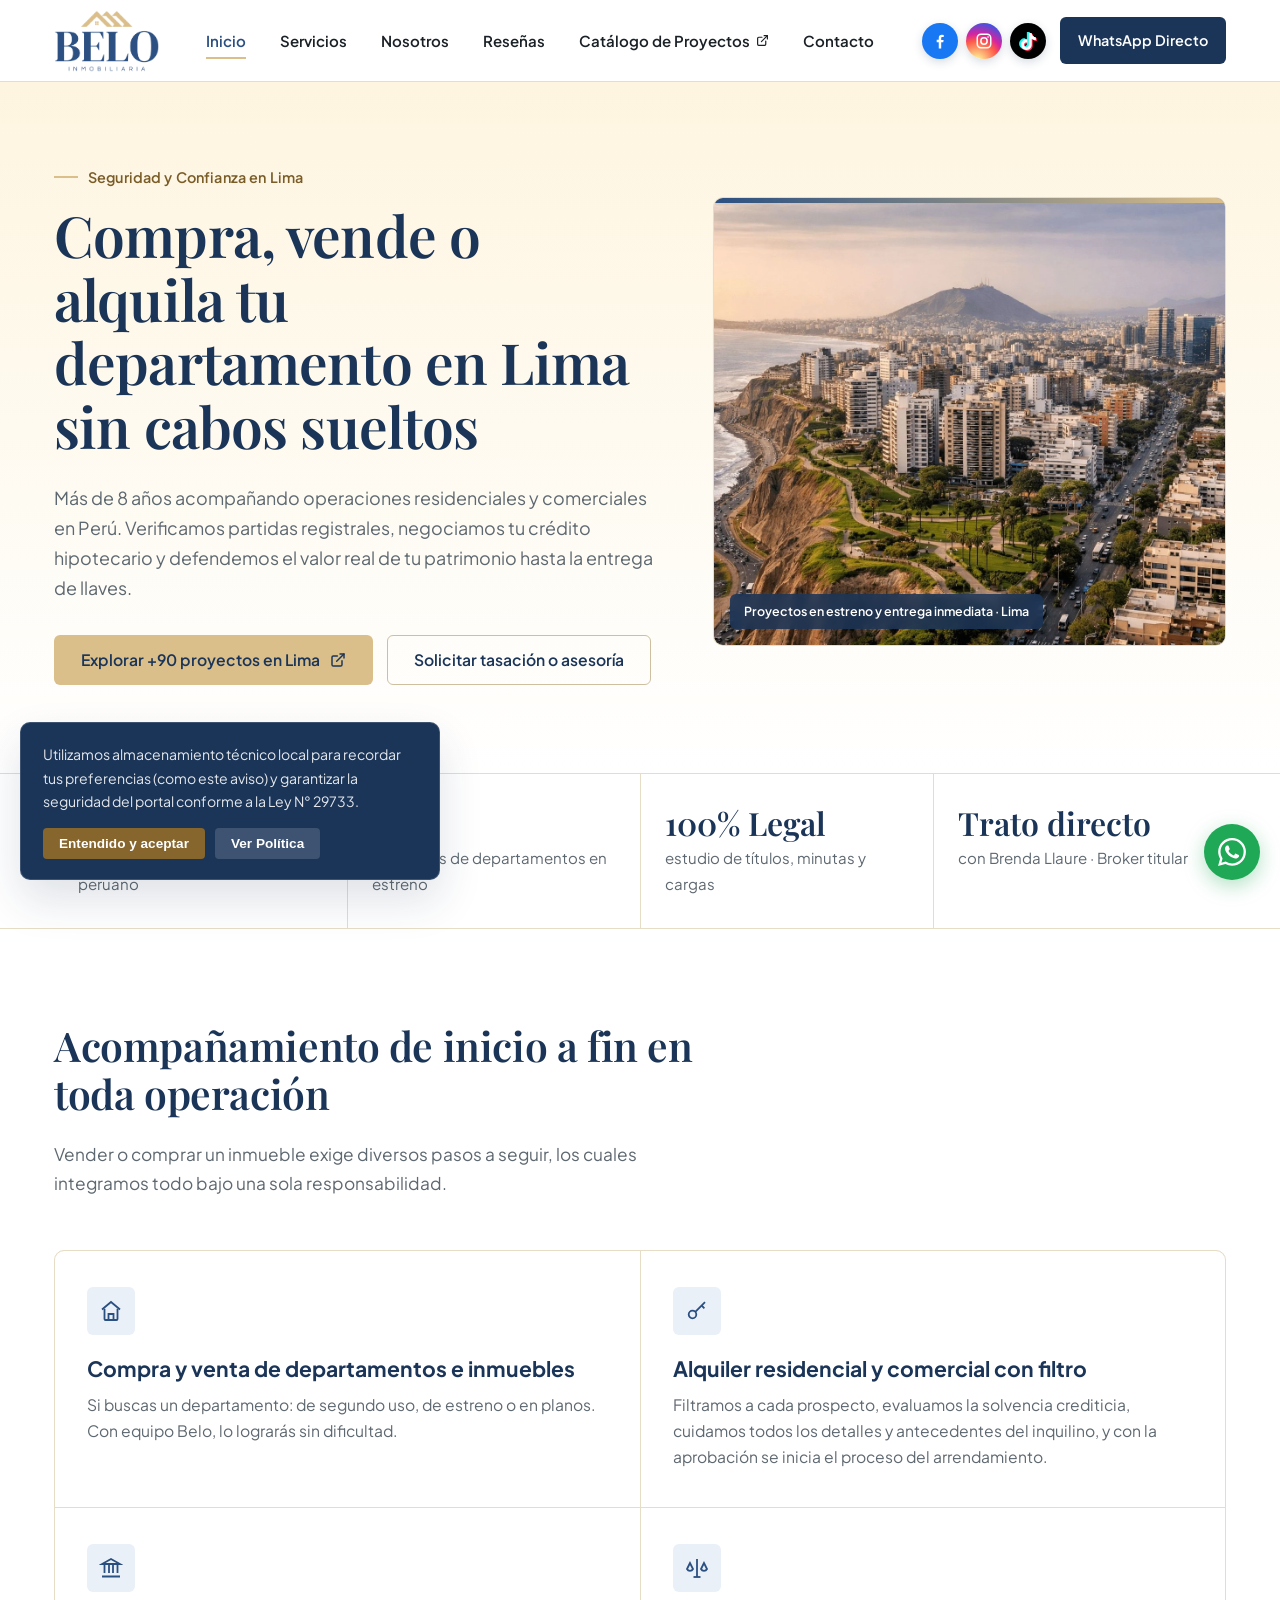
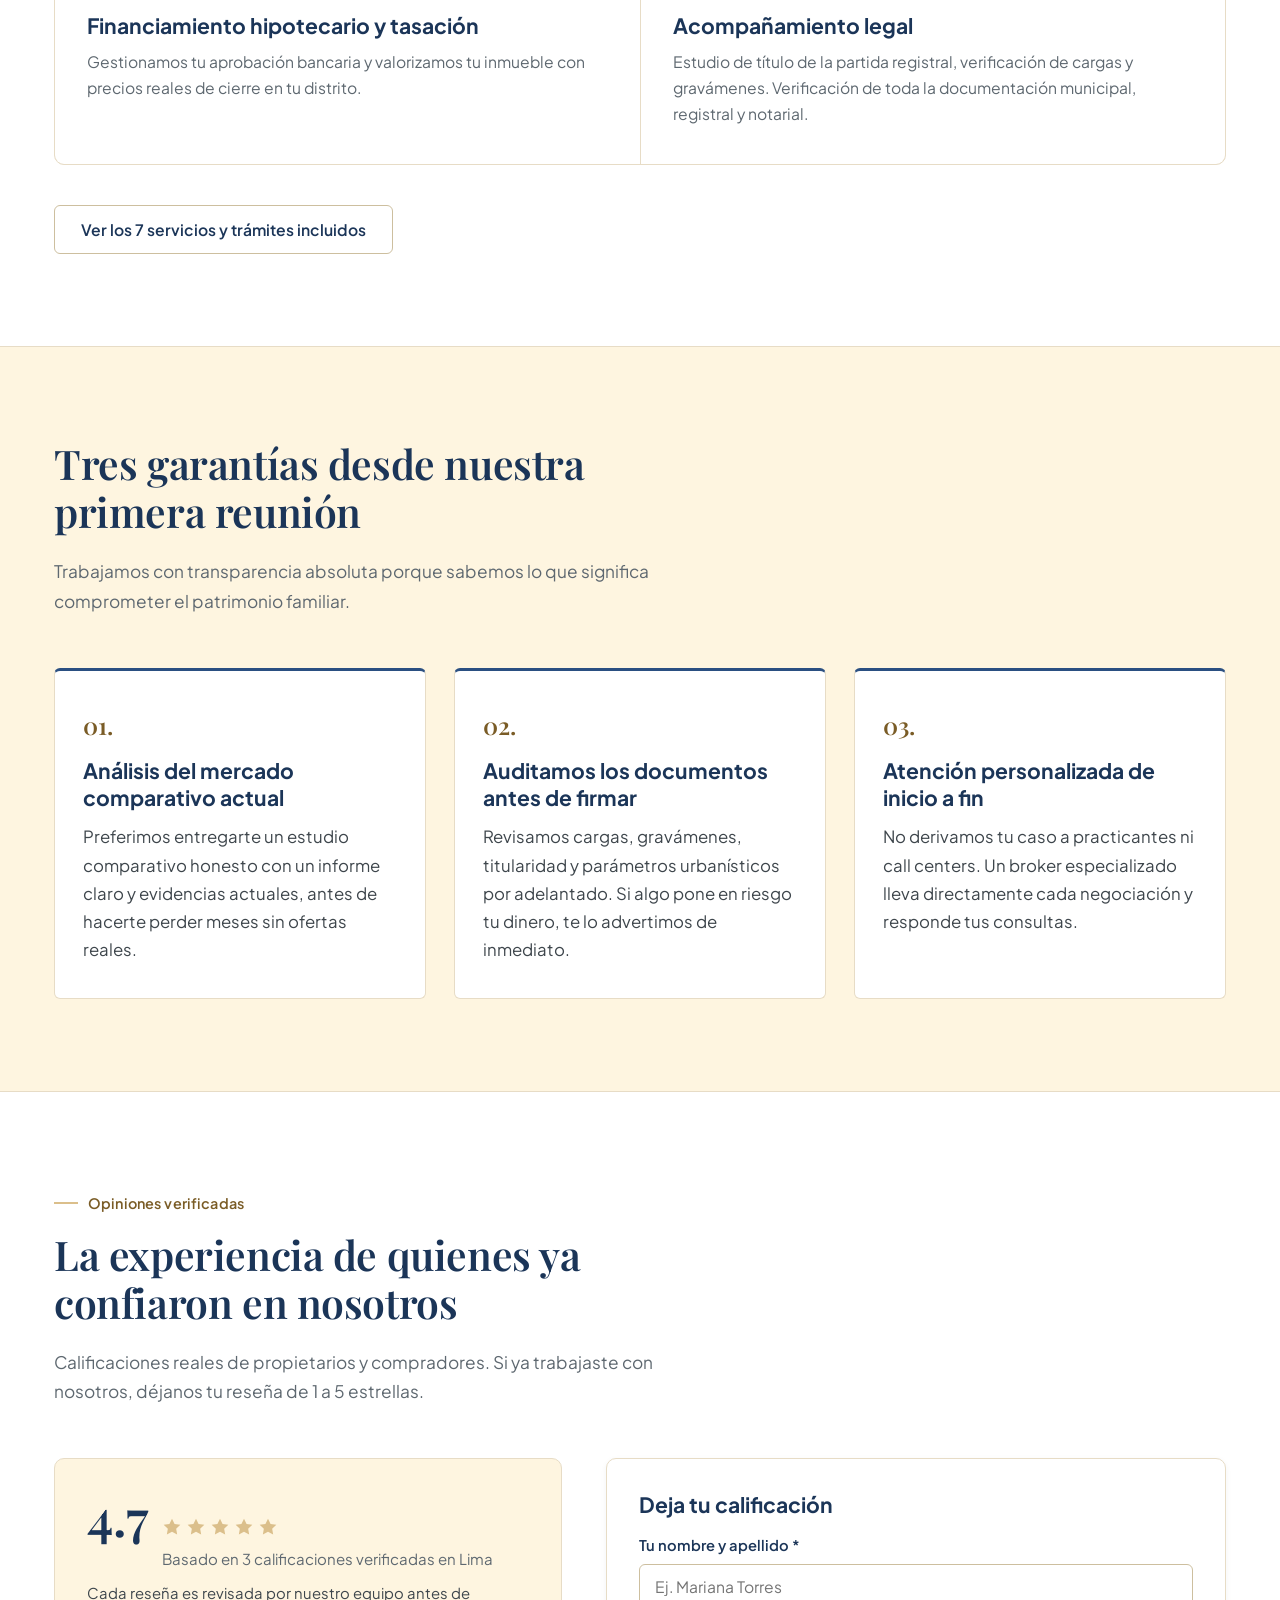
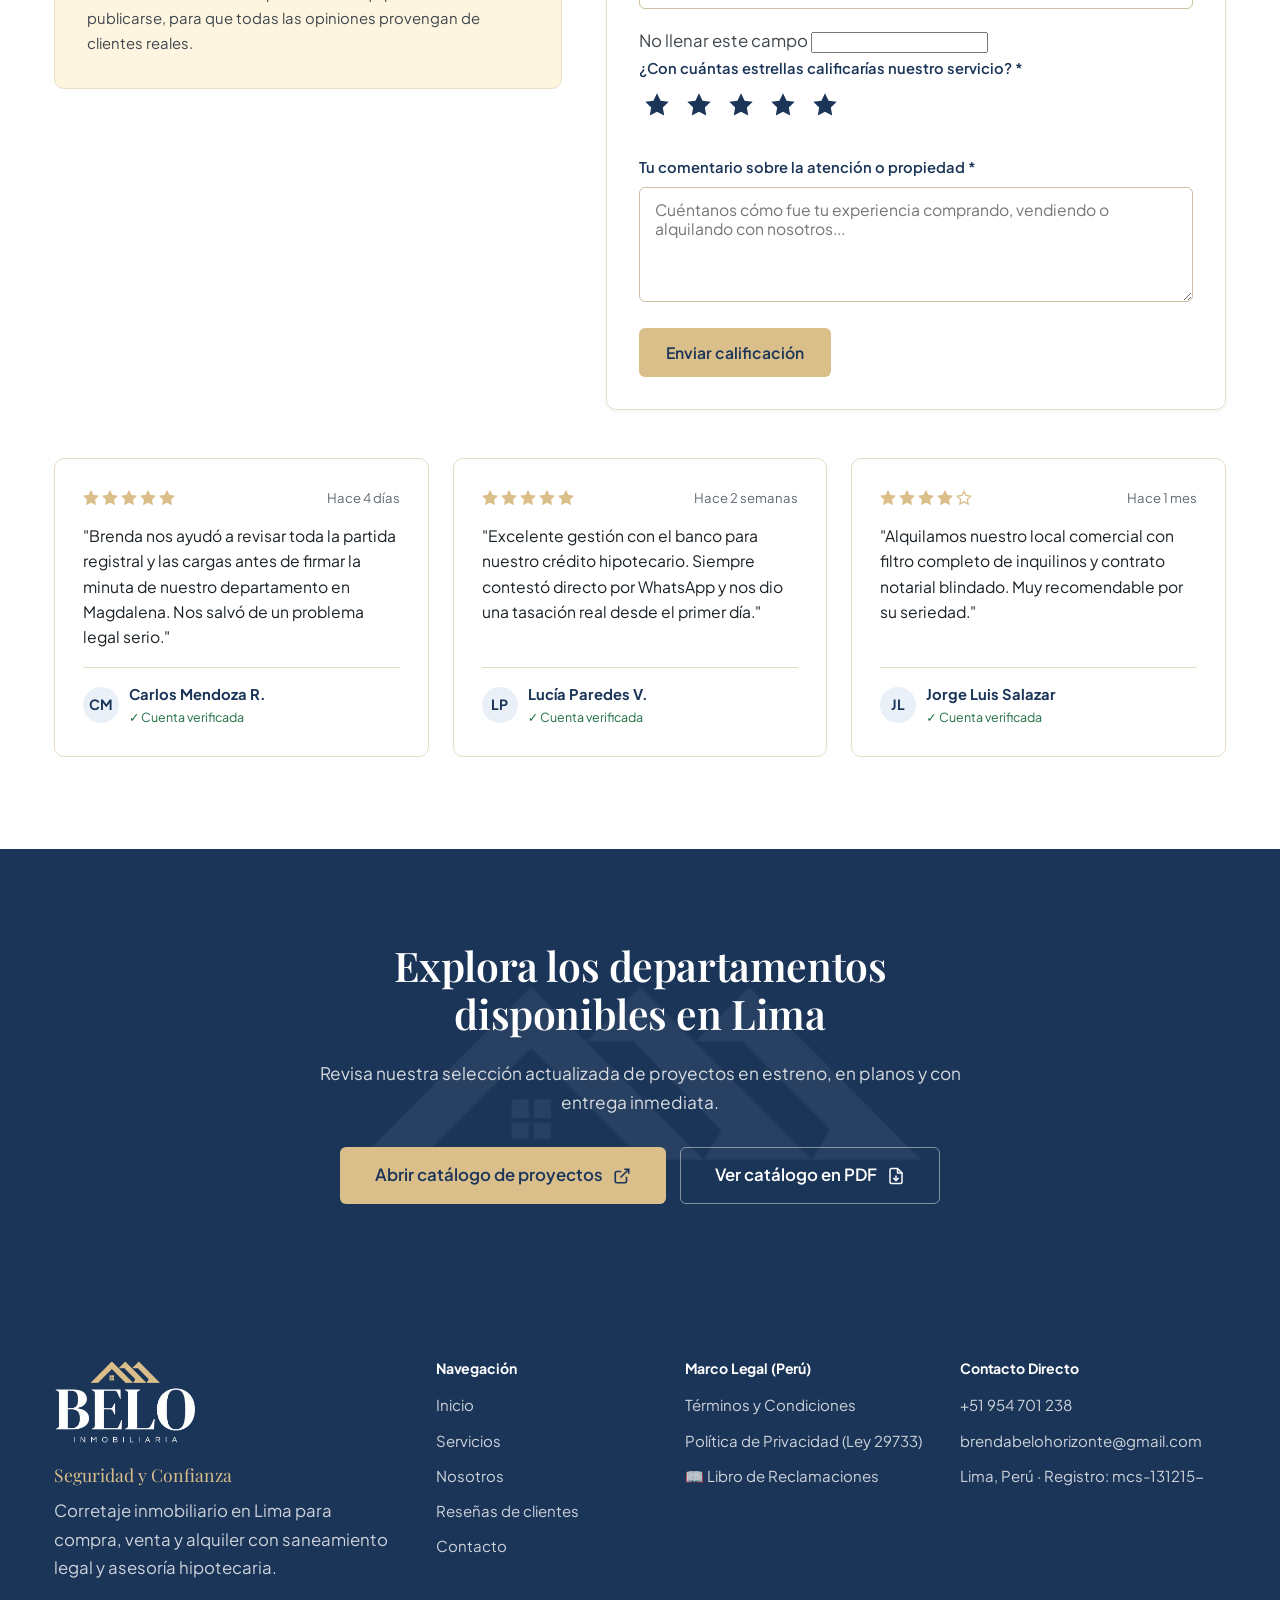
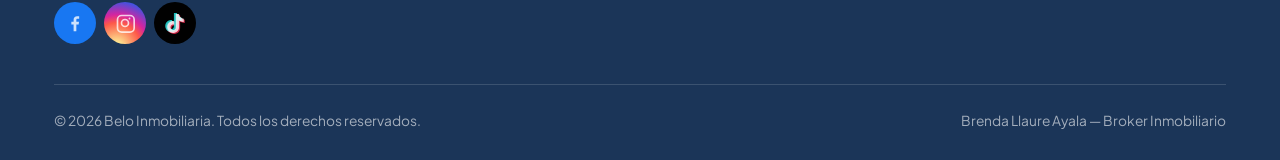
==== commit 766b5c16: "Add files via upload actualizado" ====
--- a/index.html
+++ b/index.html
@@ -21,7 +21,7 @@
   <link rel="preconnect" href="https://fonts.gstatic.com" crossorigin>
   <link href="https://fonts.googleapis.com/css2?family=Playfair+Display:wght@500;600&family=Plus+Jakarta+Sans:wght@400;500;600;700&display=swap" rel="stylesheet">
 
-  <link rel="stylesheet" href="css/styles.css">
+  <link rel="stylesheet" href="css/styles.css?v=3">
 
   <script type="application/ld+json">
   {
@@ -238,15 +238,15 @@
           <span class="etiqueta">Opiniones verificadas</span>
           <h2>La experiencia de quienes ya confiaron en nosotros</h2>
           <p>
-            Calificaciones reales de propietarios y compradores en Lima. Puedes dejar tu reseña
-            seleccionando obligatoriamente de 1 a 5 estrellas.
+            Calificaciones reales de propietarios y compradores. Si ya trabajaste con nosotros,
+            déjanos tu reseña de 1 a 5 estrellas.
           </p>
         </div>
 
         <div class="resenas-panel">
           <div class="resenas-resumen">
             <div class="resenas-resumen__nota">
-              <span class="resenas-resumen__numero" id="promedioResenas">4.9</span>
+              <span class="resenas-resumen__numero" id="promedioResenas">–</span>
               <div>
                 <div class="resenas-resumen__estrellas" aria-hidden="true">
                   <svg width="20" height="20" viewBox="0 0 24 24" fill="currentColor"><polygon points="12 2 15.09 8.26 22 9.27 17 14.14 18.18 21.02 12 17.77 5.82 21.02 7 14.14 2 9.27 8.91 8.26 12 2"/></svg>
@@ -255,22 +255,30 @@
                   <svg width="20" height="20" viewBox="0 0 24 24" fill="currentColor"><polygon points="12 2 15.09 8.26 22 9.27 17 14.14 18.18 21.02 12 17.77 5.82 21.02 7 14.14 2 9.27 8.91 8.26 12 2"/></svg>
                   <svg width="20" height="20" viewBox="0 0 24 24" fill="currentColor"><polygon points="12 2 15.09 8.26 22 9.27 17 14.14 18.18 21.02 12 17.77 5.82 21.02 7 14.14 2 9.27 8.91 8.26 12 2"/></svg>
                 </div>
-                <p class="resenas-resumen__total" id="totalResenas">Basado en calificaciones verificadas</p>
+                <p class="resenas-resumen__total" id="totalResenas">Cargando calificaciones…</p>
               </div>
             </div>
 
             <p style="font-size:0.93rem; color:var(--gris);">
-              Todas las reseñas se publican al instante tras pasar nuestro filtro automático de respeto y convivencia.
+              Cada reseña es revisada por nuestro equipo antes de publicarse, para que todas las
+              opiniones provengan de clientes reales.
             </p>
-
-            <div class="resenas-sesion-caja" id="estadoSesionResena">
-            </div>
           </div>
 
           <form class="form-resena" id="formResena" novalidate>
-            <h3 style="margin-bottom:14px;">Publicar una calificación</h3>
+            <h3 style="margin-bottom:14px;">Deja tu calificación</h3>
 
             <div class="alerta-validacion" id="alertaResena" role="alert"></div>
+
+            <div class="campo">
+              <label for="nombreResena">Tu nombre y apellido *</label>
+              <input type="text" id="nombreResena" maxlength="60" autocomplete="name" placeholder="Ej. Mariana Torres" required>
+            </div>
+
+            <div class="campo-trampa" aria-hidden="true">
+              <label for="sitioResena">No llenar este campo</label>
+              <input type="text" id="sitioResena" tabindex="-1" autocomplete="off">
+            </div>
 
             <div class="campo">
               <label>¿Con cuántas estrellas calificarías nuestro servicio? *</label>
@@ -300,10 +308,10 @@
 
             <div class="campo">
               <label for="comentarioResena">Tu comentario sobre la atención o propiedad *</label>
-              <textarea id="comentarioResena" placeholder="Cuéntanos cómo fue tu experiencia comprando, vendiendo o alquilando con nosotros..." required></textarea>
-            </div>
-
-            <button type="submit" class="boton boton--principal">Publicar calificación</button>
+              <textarea id="comentarioResena" maxlength="450" placeholder="Cuéntanos cómo fue tu experiencia comprando, vendiendo o alquilando con nosotros..." required></textarea>
+            </div>
+
+            <button type="submit" class="boton boton--principal" id="btnEnviarResena">Enviar calificación</button>
           </form>
         </div>
 
@@ -406,7 +414,7 @@
 
   <aside class="banner-cookies" id="bannerCookies" aria-label="Aviso de privacidad y cookies">
     <p>
-      Utilizamos almacenamiento técnico local para recordar tu sesión en las reseñas y garantizar la seguridad del portal conforme a la Ley N° 29733.
+      Utilizamos almacenamiento técnico local para recordar tus preferencias (como este aviso) y garantizar la seguridad del portal conforme a la Ley N° 29733.
     </p>
     <div class="banner-cookies__acciones">
       <button type="button" class="btn-cookie-aceptar" id="btnAceptarCookies">Entendido y aceptar</button>
@@ -418,6 +426,6 @@
     <svg width="28" height="28" viewBox="0 0 24 24" fill="currentColor"><path d="M17.472 14.382c-.297-.149-1.758-.867-2.03-.967-.273-.099-.471-.148-.67.15-.197.297-.767.966-.94 1.164-.173.199-.347.223-.644.075-.297-.15-1.255-.463-2.39-1.475-.883-.788-1.48-1.761-1.653-2.059-.173-.297-.018-.458.13-.606.134-.133.298-.347.446-.52.149-.174.198-.298.298-.497.099-.198.05-.371-.025-.52-.075-.149-.669-1.612-.916-2.207-.242-.579-.487-.5-.669-.51-.173-.008-.371-.01-.57-.01-.198 0-.52.074-.792.372-.272.297-1.04 1.016-1.04 2.479 0 1.462 1.065 2.875 1.213 3.074.149.198 2.096 3.2 5.077 4.487.709.306 1.262.489 1.694.625.712.227 1.36.195 1.872.118.571-.085 1.758-.719 2.006-1.413.248-.694.248-1.289.173-1.413-.074-.124-.272-.198-.57-.347M12.05 21.785h-.004a9.87 9.87 0 0 1-5.031-1.378l-.361-.214-3.741.982.998-3.648-.235-.374a9.86 9.86 0 0 1-1.51-5.26c.001-5.45 4.436-9.884 9.888-9.884a9.82 9.82 0 0 1 6.993 2.898 9.82 9.82 0 0 1 2.893 6.994c-.003 5.45-4.437 9.884-9.885 9.884m8.413-18.297A11.82 11.82 0 0 0 12.05 0C5.495 0 .16 5.335.157 11.892c0 2.096.548 4.142 1.588 5.945L.057 24l6.305-1.654a11.88 11.88 0 0 0 5.683 1.448h.005c6.554 0 11.89-5.335 11.893-11.893a11.82 11.82 0 0 0-3.48-8.413"/></svg>
   </a>
 
-  <script src="js/main.js"></script>
+  <script src="js/main.js?v=3"></script>
 </body>
 </html>
